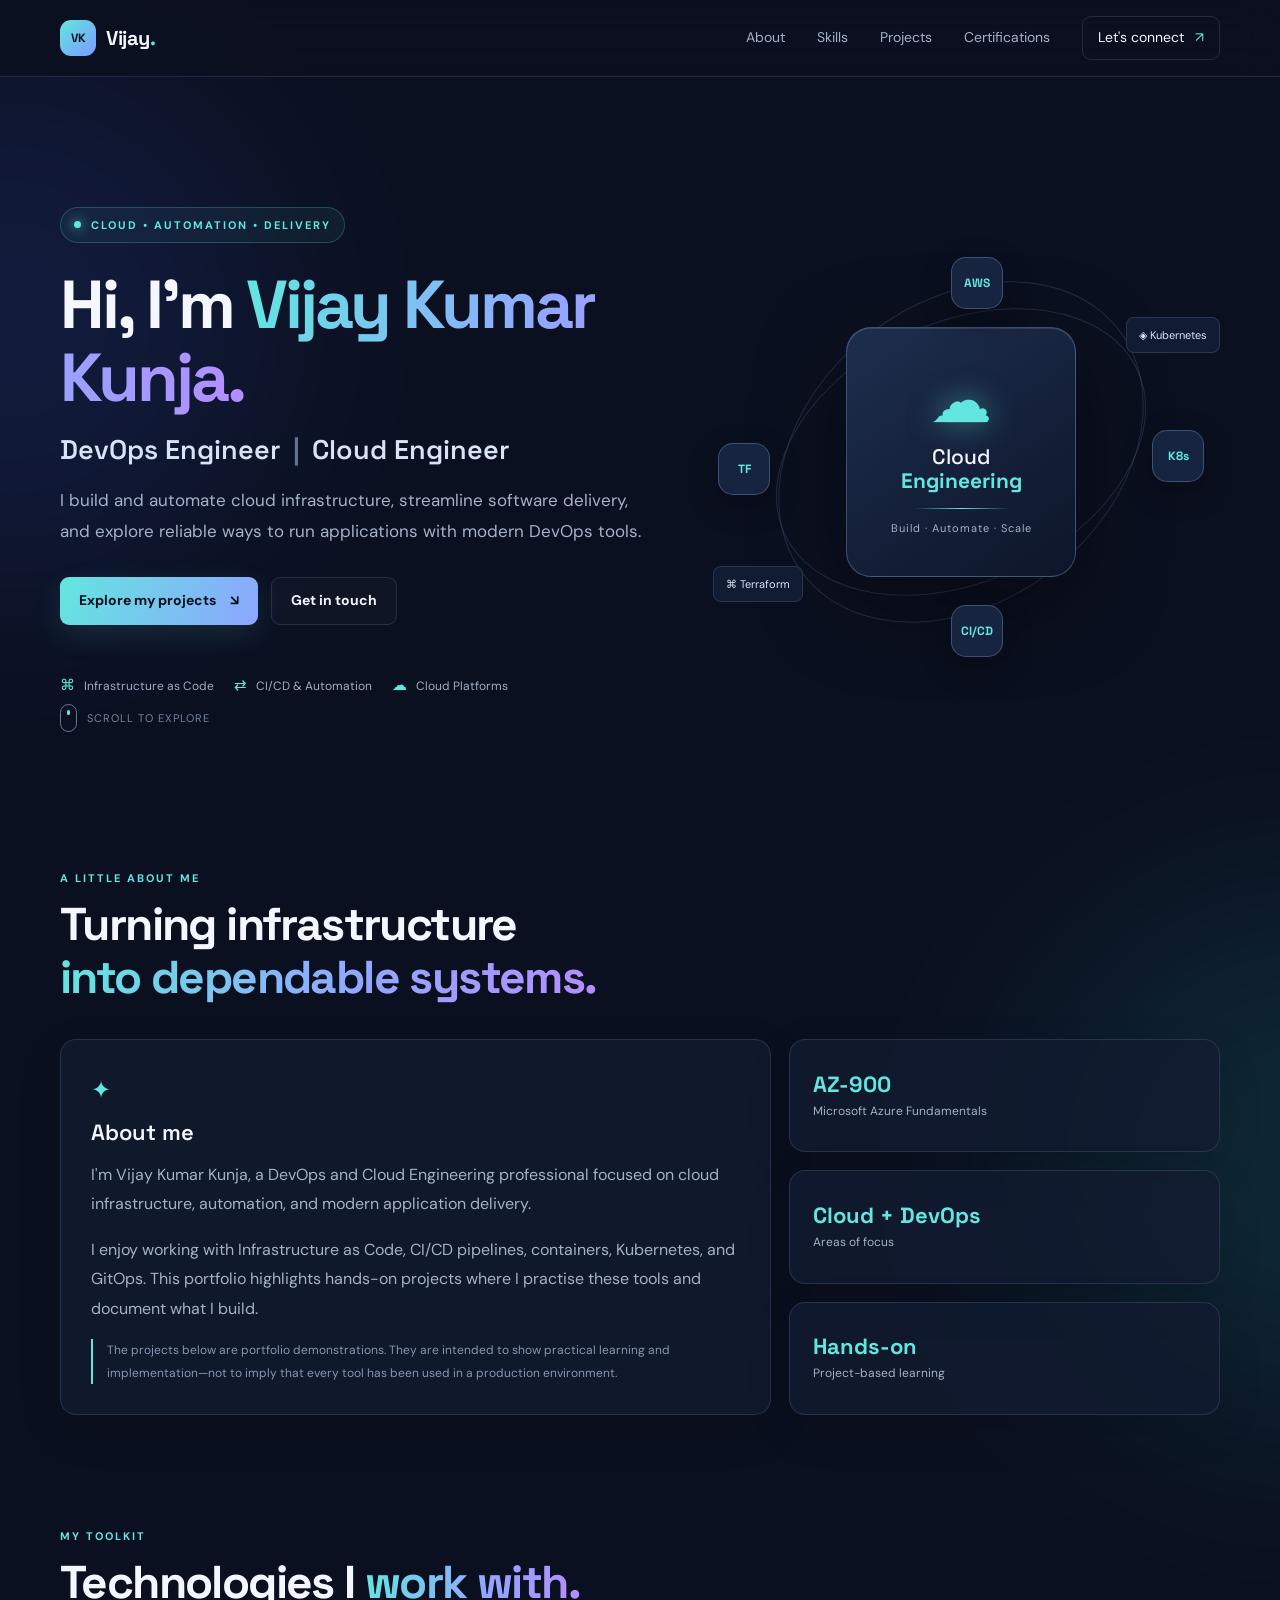
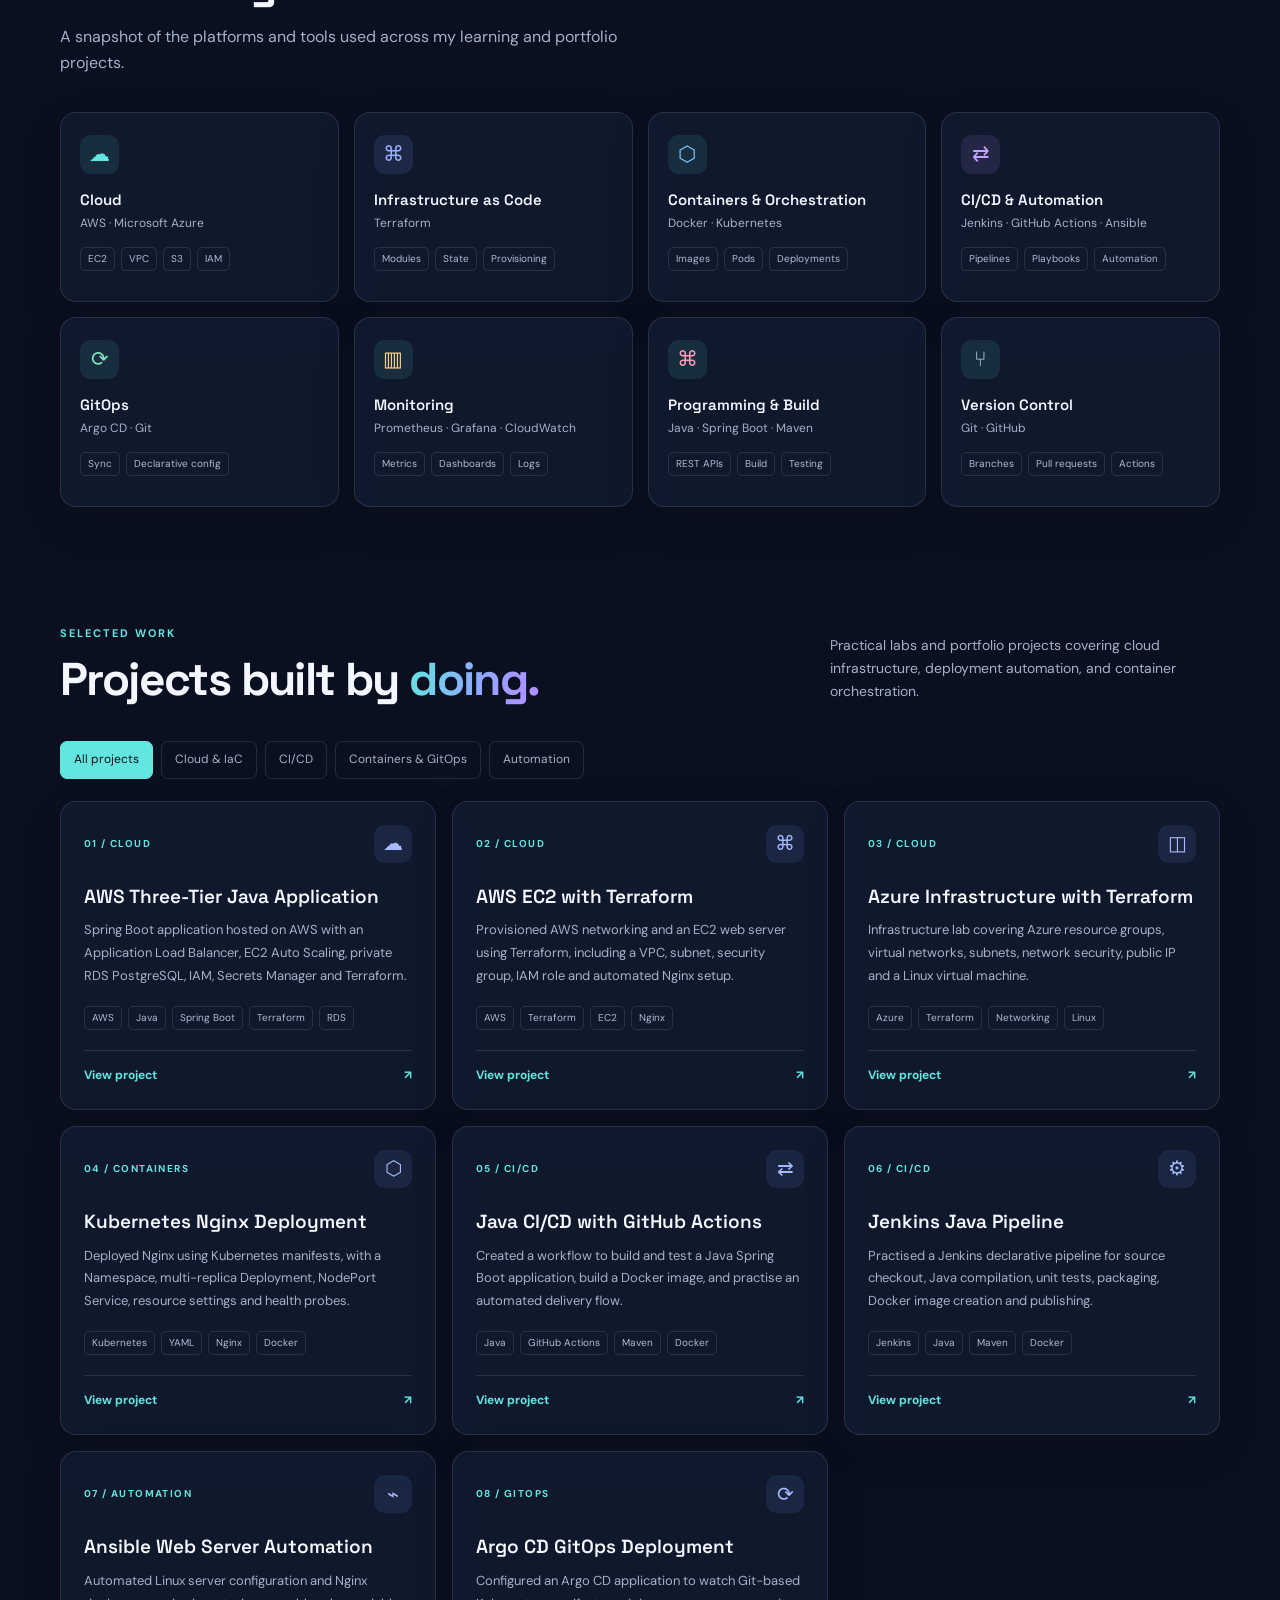
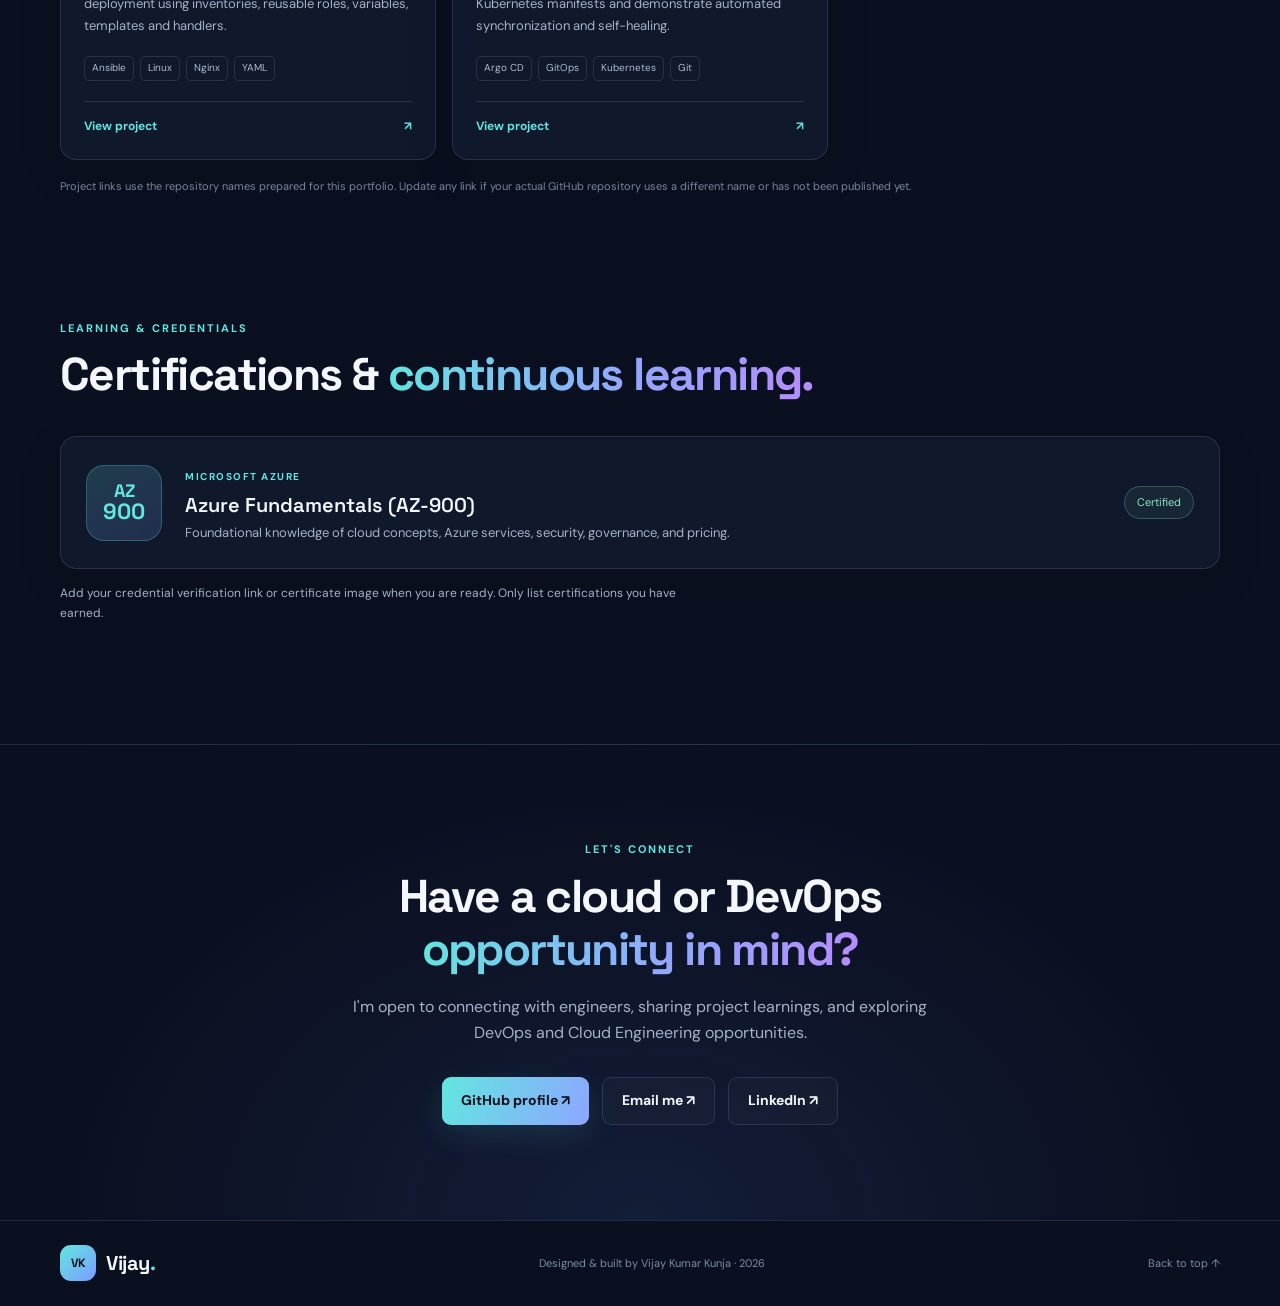
==== index.html @ 6dafb803 "Update index.html" ====
<!DOCTYPE html>
<html lang="en">
<head>
  <meta charset="UTF-8">
  <meta name="viewport" content="width=device-width, initial-scale=1.0">
  <meta name="description" content="Vijay Kumar Kunja — DevOps and Cloud Engineer portfolio. Explore cloud infrastructure, automation, CI/CD, containers, and GitOps projects.">
  <meta name="theme-color" content="#0b1020">
  <title>Vijay Kumar Kunja | DevOps & Cloud Engineer</title>
  <link rel="preconnect" href="https://fonts.googleapis.com">
  <link rel="preconnect" href="https://fonts.gstatic.com" crossorigin>
  <link href="https://fonts.googleapis.com/css2?family=DM+Sans:wght@400;500;600;700&family=Space+Grotesk:wght@500;600;700&display=swap" rel="stylesheet">
  <link rel="stylesheet" href="style.css">
</head>
<body>
  <div class="page-glow glow-one"></div>
  <div class="page-glow glow-two"></div>

  <header class="site-header">
    <nav class="nav container" aria-label="Main navigation">
      <a class="brand" href="#home" aria-label="Vijay Kumar Kunja home"><span class="brand-mark">VK</span><span>Vijay<span class="brand-dot">.</span></span></a>
      <button class="menu-toggle" id="menuToggle" aria-label="Open navigation" aria-expanded="false">
        <span></span><span></span><span></span>
      </button>
      <div class="nav-links" id="navLinks">
        <a href="#about">About</a>
        <a href="#skills">Skills</a>
        <a href="#projects">Projects</a>
        <a href="#certifications">Certifications</a>
        <a href="#contact" class="nav-cta">Let's connect <span>↗</span></a>
      </div>
    </nav>
  </header>

  <main>
    <section class="hero section container" id="home">
      <div class="hero-copy">
        <div class="eyebrow"><span class="status-dot"></span> CLOUD • AUTOMATION • DELIVERY</div>
        <h1>Hi, I'm <span class="gradient-text">Vijay Kumar Kunja.</span></h1>
        <h2>DevOps Engineer <span class="muted-separator">|</span> Cloud Engineer</h2>
        <p class="hero-description">I build and automate cloud infrastructure, streamline software delivery, and explore reliable ways to run applications with modern DevOps tools.</p>
        <div class="hero-actions">
          <a class="button button-primary" href="#projects">Explore my projects <span>↘</span></a>
          <a class="button button-secondary" href="#contact">Get in touch</a>
        </div>
        <div class="hero-meta">
          <span><span class="meta-icon">⌘</span> Infrastructure as Code</span>
          <span><span class="meta-icon">⇄</span> CI/CD & Automation</span>
          <span><span class="meta-icon">☁</span> Cloud Platforms</span>
        </div>
      </div>
      <div class="hero-visual" aria-label="Cloud and DevOps technology illustration">
        <div class="orbit orbit-a"></div><div class="orbit orbit-b"></div>
        <div class="orbit-node node-top">AWS</div>
        <div class="orbit-node node-left">TF</div>
        <div class="orbit-node node-right">K8s</div>
        <div class="orbit-node node-bottom">CI/CD</div>
        <div class="core-card">
          <div class="core-cloud">☁</div>
          <div class="core-title">Cloud<br><strong>Engineering</strong></div>
          <div class="core-line"></div>
          <div class="core-caption">Build · Automate · Scale</div>
        </div>
        <div class="visual-chip chip-one">⌘ Terraform</div>
        <div class="visual-chip chip-two">◈ Kubernetes</div>
      </div>
      <a class="scroll-cue" href="#about"><span></span> Scroll to explore</a>
    </section>

    <section class="section container" id="about">
      <div class="section-heading">
        <p class="section-kicker">A LITTLE ABOUT ME</p>
        <h2>Turning infrastructure<br><span class="gradient-text">into dependable systems.</span></h2>
      </div>
      <div class="about-grid">
        <div class="about-main panel">
          <div class="panel-icon">✦</div>
          <h3>About me</h3>
          <p>I'm Vijay Kumar Kunja, a DevOps and Cloud Engineering professional focused on cloud infrastructure, automation, and modern application delivery.</p>
          <p>I enjoy working with Infrastructure as Code, CI/CD pipelines, containers, Kubernetes, and GitOps. This portfolio highlights hands-on projects where I practise these tools and document what I build.</p>
          <p class="note">The projects below are portfolio demonstrations. They are intended to show practical learning and implementation—not to imply that every tool has been used in a production environment.</p>
        </div>
        <div class="about-side">
          <div class="stat-card panel"><span class="stat-value">AZ-900</span><span class="stat-label">Microsoft Azure Fundamentals</span></div>
          <div class="stat-card panel"><span class="stat-value">Cloud + DevOps</span><span class="stat-label">Areas of focus</span></div>
          <div class="stat-card panel"><span class="stat-value">Hands-on</span><span class="stat-label">Project-based learning</span></div>
        </div>
      </div>
    </section>

    <section class="section container" id="skills">
      <div class="section-heading">
        <p class="section-kicker">MY TOOLKIT</p>
        <h2>Technologies I <span class="gradient-text">work with.</span></h2>
        <p class="section-intro">A snapshot of the platforms and tools used across my learning and portfolio projects.</p>
      </div>
      <div class="skills-grid">
        <article class="skill-card panel"><div class="skill-icon aws">☁</div><h3>Cloud</h3><p>AWS · Microsoft Azure</p><div class="skill-tags"><span>EC2</span><span>VPC</span><span>S3</span><span>IAM</span></div></article>
        <article class="skill-card panel"><div class="skill-icon iac">⌘</div><h3>Infrastructure as Code</h3><p>Terraform</p><div class="skill-tags"><span>Modules</span><span>State</span><span>Provisioning</span></div></article>
        <article class="skill-card panel"><div class="skill-icon containers">⬡</div><h3>Containers & Orchestration</h3><p>Docker · Kubernetes</p><div class="skill-tags"><span>Images</span><span>Pods</span><span>Deployments</span></div></article>
        <article class="skill-card panel"><div class="skill-icon cicd">⇄</div><h3>CI/CD & Automation</h3><p>Jenkins · GitHub Actions · Ansible</p><div class="skill-tags"><span>Pipelines</span><span>Playbooks</span><span>Automation</span></div></article>
        <article class="skill-card panel"><div class="skill-icon gitops">⟳</div><h3>GitOps</h3><p>Argo CD · Git</p><div class="skill-tags"><span>Sync</span><span>Declarative config</span></div></article>
        <article class="skill-card panel"><div class="skill-icon monitor">▥</div><h3>Monitoring</h3><p>Prometheus · Grafana · CloudWatch</p><div class="skill-tags"><span>Metrics</span><span>Dashboards</span><span>Logs</span></div></article>
        <article class="skill-card panel"><div class="skill-icon code">⌘</div><h3>Programming & Build</h3><p>Java · Spring Boot · Maven</p><div class="skill-tags"><span>REST APIs</span><span>Build</span><span>Testing</span></div></article>
        <article class="skill-card panel"><div class="skill-icon scm">⑂</div><h3>Version Control</h3><p>Git · GitHub</p><div class="skill-tags"><span>Branches</span><span>Pull requests</span><span>Actions</span></div></article>
      </div>
    </section>

    <section class="section container" id="projects">
      <div class="section-heading projects-heading">
        <div><p class="section-kicker">SELECTED WORK</p><h2>Projects built by <span class="gradient-text">doing.</span></h2></div>
        <p class="section-intro">Practical labs and portfolio projects covering cloud infrastructure, deployment automation, and container orchestration.</p>
      </div>
      <div class="project-filters" role="group" aria-label="Filter projects">
        <button class="filter-button active" data-filter="all">All projects</button>
        <button class="filter-button" data-filter="cloud">Cloud & IaC</button>
        <button class="filter-button" data-filter="cicd">CI/CD</button>
        <button class="filter-button" data-filter="containers">Containers & GitOps</button>
        <button class="filter-button" data-filter="automation">Automation</button>
      </div>
      <div class="projects-grid" id="projectsGrid">
        <article class="project-card panel" data-category="cloud">
          <div class="project-top"><span class="project-number">01 / CLOUD</span><span class="project-symbol">☁</span></div>
          <h3>AWS Three-Tier Java Application</h3>
          <p>Spring Boot application hosted on AWS with an Application Load Balancer, EC2 Auto Scaling, private RDS PostgreSQL, IAM, Secrets Manager and Terraform.</p>
          <div class="project-tags"><span>AWS</span><span>Java</span><span>Spring Boot</span><span>Terraform</span><span>RDS</span></div>
          <a class="project-link" href="https://github.com/vijaycloudops/aws-three-tier-java-project" target="_blank" rel="noreferrer">View project <span>↗</span></a>
        </article>
        <article class="project-card panel" data-category="cloud">
          <div class="project-top"><span class="project-number">02 / CLOUD</span><span class="project-symbol">⌘</span></div>
          <h3>AWS EC2 with Terraform</h3>
          <p>Provisioned AWS networking and an EC2 web server using Terraform, including a VPC, subnet, security group, IAM role and automated Nginx setup.</p>
          <div class="project-tags"><span>AWS</span><span>Terraform</span><span>EC2</span><span>Nginx</span></div>
          <a class="project-link" href="https://github.com/vijaycloudops/terraform-aws-ec2-nginx" target="_blank" rel="noreferrer">View project <span>↗</span></a>
        </article>
        <article class="project-card panel" data-category="cloud">
          <div class="project-top"><span class="project-number">03 / CLOUD</span><span class="project-symbol">◫</span></div>
          <h3>Azure Infrastructure with Terraform</h3>
          <p>Infrastructure lab covering Azure resource groups, virtual networks, subnets, network security, public IP and a Linux virtual machine.</p>
          <div class="project-tags"><span>Azure</span><span>Terraform</span><span>Networking</span><span>Linux</span></div>
          <a class="project-link" href="https://github.com/vijaycloudops/azure-terraform-infrastructure" target="_blank" rel="noreferrer">View project <span>↗</span></a>
        </article>
        <article class="project-card panel" data-category="containers">
          <div class="project-top"><span class="project-number">04 / CONTAINERS</span><span class="project-symbol">⬡</span></div>
          <h3>Kubernetes Nginx Deployment</h3>
          <p>Deployed Nginx using Kubernetes manifests, with a Namespace, multi-replica Deployment, NodePort Service, resource settings and health probes.</p>
          <div class="project-tags"><span>Kubernetes</span><span>YAML</span><span>Nginx</span><span>Docker</span></div>
          <a class="project-link" href="https://github.com/vijaycloudops/kubernetes-nginx-deployment" target="_blank" rel="noreferrer">View project <span>↗</span></a>
        </article>
        <article class="project-card panel" data-category="cicd">
          <div class="project-top"><span class="project-number">05 / CI/CD</span><span class="project-symbol">⇄</span></div>
          <h3>Java CI/CD with GitHub Actions</h3>
          <p>Created a workflow to build and test a Java Spring Boot application, build a Docker image, and practise an automated delivery flow.</p>
          <div class="project-tags"><span>Java</span><span>GitHub Actions</span><span>Maven</span><span>Docker</span></div>
          <a class="project-link" href="https://github.com/vijaycloudops/java-github-actions-cicd" target="_blank" rel="noreferrer">View project <span>↗</span></a>
        </article>
        <article class="project-card panel" data-category="cicd">
          <div class="project-top"><span class="project-number">06 / CI/CD</span><span class="project-symbol">⚙</span></div>
          <h3>Jenkins Java Pipeline</h3>
          <p>Practised a Jenkins declarative pipeline for source checkout, Java compilation, unit tests, packaging, Docker image creation and publishing.</p>
          <div class="project-tags"><span>Jenkins</span><span>Java</span><span>Maven</span><span>Docker</span></div>
          <a class="project-link" href="https://github.com/vijaycloudops/java-jenkins-pipeline" target="_blank" rel="noreferrer">View project <span>↗</span></a>
        </article>
        <article class="project-card panel" data-category="automation">
          <div class="project-top"><span class="project-number">07 / AUTOMATION</span><span class="project-symbol">⌁</span></div>
          <h3>Ansible Web Server Automation</h3>
          <p>Automated Linux server configuration and Nginx deployment using inventories, reusable roles, variables, templates and handlers.</p>
          <div class="project-tags"><span>Ansible</span><span>Linux</span><span>Nginx</span><span>YAML</span></div>
          <a class="project-link" href="https://github.com/vijaycloudops/ansible-webserver-automation" target="_blank" rel="noreferrer">View project <span>↗</span></a>
        </article>
        <article class="project-card panel" data-category="containers">
          <div class="project-top"><span class="project-number">08 / GITOPS</span><span class="project-symbol">⟳</span></div>
          <h3>Argo CD GitOps Deployment</h3>
          <p>Configured an Argo CD application to watch Git-based Kubernetes manifests and demonstrate automated synchronization and self-healing.</p>
          <div class="project-tags"><span>Argo CD</span><span>GitOps</span><span>Kubernetes</span><span>Git</span></div>
          <a class="project-link" href="https://github.com/vijaycloudops/argocd-nginx-gitops" target="_blank" rel="noreferrer">View project <span>↗</span></a>
        </article>
      </div>
      <p class="projects-footnote">Project links use the repository names prepared for this portfolio. Update any link if your actual GitHub repository uses a different name or has not been published yet.</p>
    </section>

    <section class="section container" id="certifications">
      <div class="section-heading">
        <p class="section-kicker">LEARNING & CREDENTIALS</p>
        <h2>Certifications & <span class="gradient-text">continuous learning.</span></h2>
      </div>
      <div class="cert-card panel">
        <div class="cert-badge">AZ<br><span>900</span></div>
        <div class="cert-copy"><span class="cert-label">MICROSOFT AZURE</span><h3>Azure Fundamentals (AZ-900)</h3><p>Foundational knowledge of cloud concepts, Azure services, security, governance, and pricing.</p></div>
        <span class="cert-status">Certified</span>
      </div>
      <p class="section-intro cert-note">Add your credential verification link or certificate image when you are ready. Only list certifications you have earned.</p>
    </section>

    <section class="contact-section" id="contact">
      <div class="container contact-inner">
        <p class="section-kicker">LET'S CONNECT</p>
        <h2>Have a cloud or DevOps<br><span class="gradient-text">opportunity in mind?</span></h2>
        <p class="contact-text">I'm open to connecting with engineers, sharing project learnings, and exploring DevOps and Cloud Engineering opportunities.</p>
        <div class="contact-actions">
  <a class="button button-primary"
     href="https://github.com/vijaycloudops"
     target="_blank" rel="noopener noreferrer">
    GitHub profile ↗
  </a>

  <a class="button button-secondary"
     href="mailto:vijaykumardev9@gmail.com">
    Email me ↗
  </a>

  <a class="button button-secondary"
     href="https://www.linkedin.com/in/vijay-kumar-kunja/"
     target="_blank" rel="noopener noreferrer">
    LinkedIn ↗
  </a>
</div>
      </div>
    </section>
  </main>

  <footer class="footer">
    <div class="container footer-inner"><a class="brand" href="#home"><span class="brand-mark">VK</span><span>Vijay<span class="brand-dot">.</span></span></a><p>Designed & built by Vijay Kumar Kunja · <span id="year"></span></p><a href="#home" class="back-top">Back to top ↑</a></div>
  </footer>
  <script src="script.js"></script>
</body>
</html>
---- style.css ----
:root {
  --bg: #0b1020; --bg-soft: #10182c; --panel: rgba(18, 27, 48, .82);
  --text: #f4f7ff; --muted: #a5b1c7; --line: rgba(162, 180, 211, .16);
  --cyan: #62e6df; --blue: #7b9cff; --purple: #b58cff;
  --font: "DM Sans", sans-serif; --display: "Space Grotesk", sans-serif;
}
* { box-sizing: border-box; }
html { scroll-behavior: smooth; scroll-padding-top: 90px; }
body { margin: 0; background: var(--bg); color: var(--text); font-family: var(--font); line-height: 1.65; overflow-x: hidden; }
a { color: inherit; text-decoration: none; }
button { font: inherit; }
.container { width: min(1160px, calc(100% - 48px)); margin: 0 auto; }
.page-glow { position: absolute; width: 520px; height: 520px; border-radius: 50%; filter: blur(110px); opacity: .12; pointer-events: none; z-index: -1; }
.glow-one { background: #4169ff; top: 60px; left: -250px; }
.glow-two { background: #25c9c3; top: 900px; right: -280px; }
.site-header { position: sticky; top: 0; z-index: 20; backdrop-filter: blur(18px); background: rgba(11,16,32,.82); border-bottom: 1px solid var(--line); }
.nav { height: 76px; display: flex; align-items: center; justify-content: space-between; }
.brand { display: inline-flex; align-items: center; gap: 10px; font: 700 20px var(--display); letter-spacing: -.5px; }
.brand-mark { display: grid; place-items: center; width: 36px; height: 36px; border-radius: 11px; color: #07101d; font-size: 12px; background: linear-gradient(135deg,var(--cyan),var(--blue)); }
.brand-dot { color: var(--cyan); }
.nav-links { display: flex; align-items: center; gap: 32px; color: var(--muted); font-size: 14px; }
.nav-links a:hover { color: var(--text); }
.nav-cta { color: var(--text) !important; border: 1px solid var(--line); padding: 9px 15px; border-radius: 9px; }
.nav-cta span { color: var(--cyan); margin-left: 7px; }
.menu-toggle { display: none; background: none; border: 0; padding: 8px; }
.menu-toggle span { display: block; width: 24px; height: 2px; margin: 5px; background: white; }
.section { padding-top: 112px; }
.hero { min-height: 680px; display: grid; grid-template-columns: 1.08fr .92fr; align-items: center; gap: 35px; position: relative; padding-top: 70px; }
.eyebrow,.section-kicker { color: var(--cyan); font-size: 11px; font-weight: 700; letter-spacing: 2px; }
.eyebrow { display: inline-flex; align-items: center; gap: 10px; padding: 8px 13px; border: 1px solid rgba(98,230,223,.22); background: rgba(98,230,223,.06); border-radius: 99px; }
.status-dot { width: 7px; height: 7px; border-radius: 50%; background: var(--cyan); box-shadow: 0 0 12px var(--cyan); }
h1,h2,h3,p { margin-top: 0; }
h1 { font: 700 clamp(42px,5.3vw,68px)/1.08 var(--display); letter-spacing: -3px; margin: 25px 0 18px; max-width: 700px; }
.gradient-text { background: linear-gradient(100deg,var(--cyan),#91a8ff 55%,var(--purple)); -webkit-background-clip: text; background-clip: text; color: transparent; }
.hero h2 { font: 600 clamp(20px,2.4vw,27px) var(--display); color: #d9e3f6; margin-bottom: 18px; }
.muted-separator { color: #64728e; padding: 0 5px; }
.hero-description { color: var(--muted); max-width: 600px; font-size: 17px; line-height: 1.8; }
.hero-actions,.contact-actions { display: flex; flex-wrap: wrap; gap: 13px; margin-top: 30px; }
.button { display: inline-flex; justify-content: center; align-items: center; gap: 14px; min-height: 48px; padding: 0 19px; border-radius: 9px; font-weight: 700; font-size: 14px; transition: transform .2s, box-shadow .2s, border-color .2s; }
.button:hover { transform: translateY(-3px); }
.button-primary { background: linear-gradient(110deg,var(--cyan),#8da6ff); color: #07101d; box-shadow: 0 10px 30px rgba(98,230,223,.12); }
.button-secondary { border: 1px solid var(--line); background: rgba(255,255,255,.025); color: var(--text); }
.button-secondary:hover { border-color: rgba(98,230,223,.5); }
.hero-meta { display: flex; flex-wrap: wrap; gap: 20px; margin-top: 48px; color: #9eabc1; font-size: 12px; }
.meta-icon { color: var(--cyan); margin-right: 6px; font-size: 15px; }
.hero-visual { min-height: 440px; position: relative; display: grid; place-items: center; }
.orbit { position: absolute; border: 1px solid rgba(137,164,218,.19); border-radius: 50%; transform: rotate(-25deg); }
.orbit-a { width: 390px; height: 260px; }
.orbit-b { width: 300px; height: 400px; transform: rotate(52deg); }
.core-card { position: relative; z-index: 2; width: 230px; height: 250px; border-radius: 25px; display: flex; flex-direction: column; align-items: center; justify-content: center; background: linear-gradient(145deg,rgba(30,48,80,.96),rgba(14,22,41,.97)); border: 1px solid rgba(142,174,235,.35); box-shadow: 0 25px 90px rgba(0,0,0,.4), inset 0 1px rgba(255,255,255,.1); }
.core-cloud { color: var(--cyan); font-size: 62px; line-height: 1.1; text-shadow: 0 0 30px rgba(98,230,223,.5); }
.core-title { font: 500 21px/1.15 var(--display); text-align: center; margin-top: 10px; }
.core-title strong { color: var(--cyan); }
.core-line { height: 1px; width: 95px; background: linear-gradient(90deg,transparent,var(--cyan),transparent); margin: 15px 0 10px; }
.core-caption { color: var(--muted); font-size: 11px; letter-spacing: 1px; }
.orbit-node { position: absolute; z-index: 3; width: 52px; height: 52px; display: grid; place-items: center; border-radius: 15px; font: 700 12px var(--display); background: #172440; border: 1px solid rgba(137,164,218,.35); color: var(--cyan); box-shadow: 0 10px 30px rgba(0,0,0,.3); }
.node-top { top: 25px; left: 48%; }.node-left { left: 3%; top: 48%; }.node-right { right: 3%; top: 45%; }.node-bottom { bottom: 15px; left: 48%; }
.visual-chip { position: absolute; z-index: 4; font-size: 11px; color: #d7e2f7; padding: 8px 12px; background: #111c32; border: 1px solid var(--line); border-radius: 8px; }
.chip-one { left: 2%; bottom: 70px; }.chip-two { right: 0; top: 85px; }
.scroll-cue { position: absolute; bottom: 25px; left: 0; display: flex; align-items: center; gap: 10px; color: #76849e; font-size: 11px; letter-spacing: 1px; text-transform: uppercase; }
.scroll-cue span { height: 28px; width: 17px; border: 1px solid #667895; border-radius: 20px; position: relative; }
.scroll-cue span:after { content:""; position:absolute; top:5px; left:6px; width:3px; height:5px; border-radius:3px; background:var(--cyan); }
.section-heading { margin-bottom: 35px; }
.section-heading h2,.contact-inner h2 { font: 700 clamp(32px,4vw,46px)/1.15 var(--display); letter-spacing: -1.6px; margin: 10px 0 0; }
.section-intro { max-width: 620px; color: var(--muted); margin: 15px 0 0; }
.about-grid { display: grid; grid-template-columns: 1.65fr 1fr; gap: 18px; }
.panel { background: var(--panel); border: 1px solid var(--line); border-radius: 16px; box-shadow: 0 15px 45px rgba(0,0,0,.12); }
.about-main { padding: 30px; }
.panel-icon { color: var(--cyan); font-size: 24px; }
.about-main h3 { font: 600 22px var(--display); margin: 8px 0 14px; }
.about-main p { color: var(--muted); line-height: 1.85; }
.about-main .note { border-left: 2px solid var(--cyan); padding-left: 14px; font-size: 12px; color: #8796b0; margin-bottom: 0; }
.about-side { display: grid; gap: 18px; }
.stat-card { padding: 20px 23px; display: flex; flex-direction: column; justify-content: center; }
.stat-value { font: 700 22px var(--display); color: var(--cyan); }
.stat-label { font-size: 12px; color: var(--muted); margin-top: 4px; }
.skills-grid { display: grid; grid-template-columns: repeat(4,1fr); gap: 15px; }
.skill-card { padding: 22px 19px; min-height: 190px; transition: transform .2s,border-color .2s; }
.skill-card:hover,.project-card:hover { transform: translateY(-5px); border-color: rgba(98,230,223,.35); }
.skill-icon { width: 39px; height: 39px; display: grid; place-items: center; border-radius: 11px; font-size: 21px; margin-bottom: 16px; background: rgba(98,230,223,.1); color: var(--cyan); }
.skill-icon.iac { background: rgba(123,156,255,.12); color: #9ab1ff; }.skill-icon.containers { color: #80c7ff; }.skill-icon.cicd { color: #c3a2ff; background: rgba(181,140,255,.12); }.skill-icon.gitops { color: #83e3c0; }.skill-icon.monitor { color: #ffcf87; }.skill-icon.code { color: #ff9eb6; }.skill-icon.scm { color: #b2c2dc; }
.skill-card h3 { font: 600 15px var(--display); margin-bottom: 5px; }
.skill-card p { color: var(--muted); font-size: 12px; min-height: 20px; margin-bottom: 13px; }
.skill-tags,.project-tags { display: flex; flex-wrap: wrap; gap: 6px; }
.skill-tags span,.project-tags span { color: #aebbd1; border: 1px solid var(--line); border-radius: 5px; padding: 3px 7px; font-size: 10px; }
.projects-heading { display: flex; justify-content: space-between; align-items: end; gap: 25px; }
.projects-heading .section-intro { max-width: 390px; margin-bottom: 3px; font-size: 14px; }
.project-filters { display: flex; flex-wrap: wrap; gap: 8px; margin-bottom: 22px; }
.filter-button { border: 1px solid var(--line); border-radius: 7px; padding: 8px 13px; color: var(--muted); background: transparent; font-size: 12px; cursor: pointer; }
.filter-button:hover,.filter-button.active { color: #06121d; background: var(--cyan); border-color: var(--cyan); }
.projects-grid { display: grid; grid-template-columns: repeat(3,1fr); gap: 16px; }
.project-card { padding: 23px; display: flex; flex-direction: column; min-height: 300px; transition: transform .2s,border-color .2s; }
.project-card[hidden] { display: none; }
.project-top { display: flex; justify-content: space-between; align-items: center; margin-bottom: 22px; }
.project-number { font-size: 10px; color: var(--cyan); letter-spacing: 1.4px; font-weight: 700; }
.project-symbol { width: 38px; height: 38px; display: grid; place-items: center; border-radius: 11px; background: rgba(123,156,255,.1); color: #a7baff; font-size: 20px; }
.project-card h3 { font: 600 19px/1.3 var(--display); margin-bottom: 10px; }
.project-card p { color: var(--muted); font-size: 13px; line-height: 1.75; flex: 1; }
.project-tags { margin: 5px 0 20px; }
.project-link { color: var(--cyan); font-weight: 700; font-size: 12px; display: flex; justify-content: space-between; border-top: 1px solid var(--line); padding-top: 15px; }
.project-link:hover { color: white; }
.projects-footnote { color: #78869e; font-size: 11px; margin-top: 17px; }
.cert-card { display: flex; align-items: center; gap: 23px; padding: 25px; }
.cert-badge { flex: 0 0 76px; height: 76px; display: grid; place-content: center; text-align: center; border-radius: 18px; background: linear-gradient(145deg,rgba(98,230,223,.18),rgba(123,156,255,.17)); color: var(--cyan); font: 700 18px/1.05 var(--display); border: 1px solid rgba(98,230,223,.25); }
.cert-badge span { font-size: 22px; }
.cert-label { color: var(--cyan); letter-spacing: 1.5px; font-size: 10px; font-weight: 700; }
.cert-copy h3 { font: 600 20px var(--display); margin: 4px 0; }
.cert-copy p { color: var(--muted); font-size: 13px; margin: 0; }
.cert-status { margin-left: auto; white-space: nowrap; color: #8ee6c2; border: 1px solid rgba(142,230,194,.25); background: rgba(142,230,194,.07); border-radius: 30px; padding: 6px 12px; font-size: 11px; }
.cert-note { font-size: 12px; }
.contact-section { margin-top: 120px; padding: 95px 0; text-align: center; border-top: 1px solid var(--line); background: radial-gradient(ellipse at 50% 100%,rgba(62,103,190,.15),transparent 65%); }
.contact-inner h2 { margin-top: 12px; }
.contact-text { color: var(--muted); max-width: 580px; margin: 18px auto 0; }
.contact-actions { justify-content: center; }
.edit-reminder { margin-top: 20px; color: #77869f; font-size: 11px; }
.footer { border-top: 1px solid var(--line); }
.footer-inner { min-height: 85px; display: flex; align-items: center; justify-content: space-between; gap: 20px; }
.footer p,.back-top { color: #7f8ca4; font-size: 11px; margin: 0; }
.back-top:hover { color: var(--cyan); }

@media (max-width: 900px) {
  .hero { grid-template-columns: 1fr; padding-top: 90px; gap: 0; }
  .hero-visual { min-height: 390px; max-width: 560px; width: 100%; margin: 0 auto; }
  .scroll-cue { bottom: -5px; }
  .skills-grid { grid-template-columns: repeat(2,1fr); }
  .projects-grid { grid-template-columns: repeat(2,1fr); }
}
@media (max-width: 650px) {
  .container { width: min(100% - 34px,1160px); }
  .nav { height: 68px; }
  .menu-toggle { display: block; cursor: pointer; }
  .nav-links { display: none; position: absolute; top: 68px; left: 0; right: 0; padding: 20px 25px 25px; background: #10182c; border-bottom: 1px solid var(--line); flex-direction: column; align-items: stretch; gap: 17px; }
  .nav-links.open { display: flex; }
  .nav-cta { text-align: center; }
  .hero { min-height: auto; padding-top: 75px; padding-bottom: 65px; }
  h1 { letter-spacing: -2px; }
  .hero-description { font-size: 15px; }
  .hero-meta { gap: 12px; margin-top: 30px; }
  .hero-visual { min-height: 330px; transform: scale(.88); margin: -5px auto -10px; }
  .orbit-a { width: 330px; }.orbit-b { height: 340px; }
  .section { padding-top: 78px; }
  .about-grid { grid-template-columns: 1fr; }
  .about-side { grid-template-columns: 1fr 1fr; }
  .stat-card:last-child { grid-column: span 2; }
  .skills-grid,.projects-grid { grid-template-columns: 1fr; }
  .skill-card { min-height: auto; }
  .projects-heading { display: block; }
  .projects-heading .section-intro { margin-top: 14px; }
  .project-card { min-height: 270px; }
  .cert-card { align-items: flex-start; flex-wrap: wrap; }
  .cert-status { margin-left: 0; }
  .contact-section { margin-top: 80px; padding: 75px 0; }
  .contact-actions { flex-direction: column; }
  .footer-inner { padding: 22px 0; flex-wrap: wrap; }
  .footer p { order: 3; width: 100%; }
}
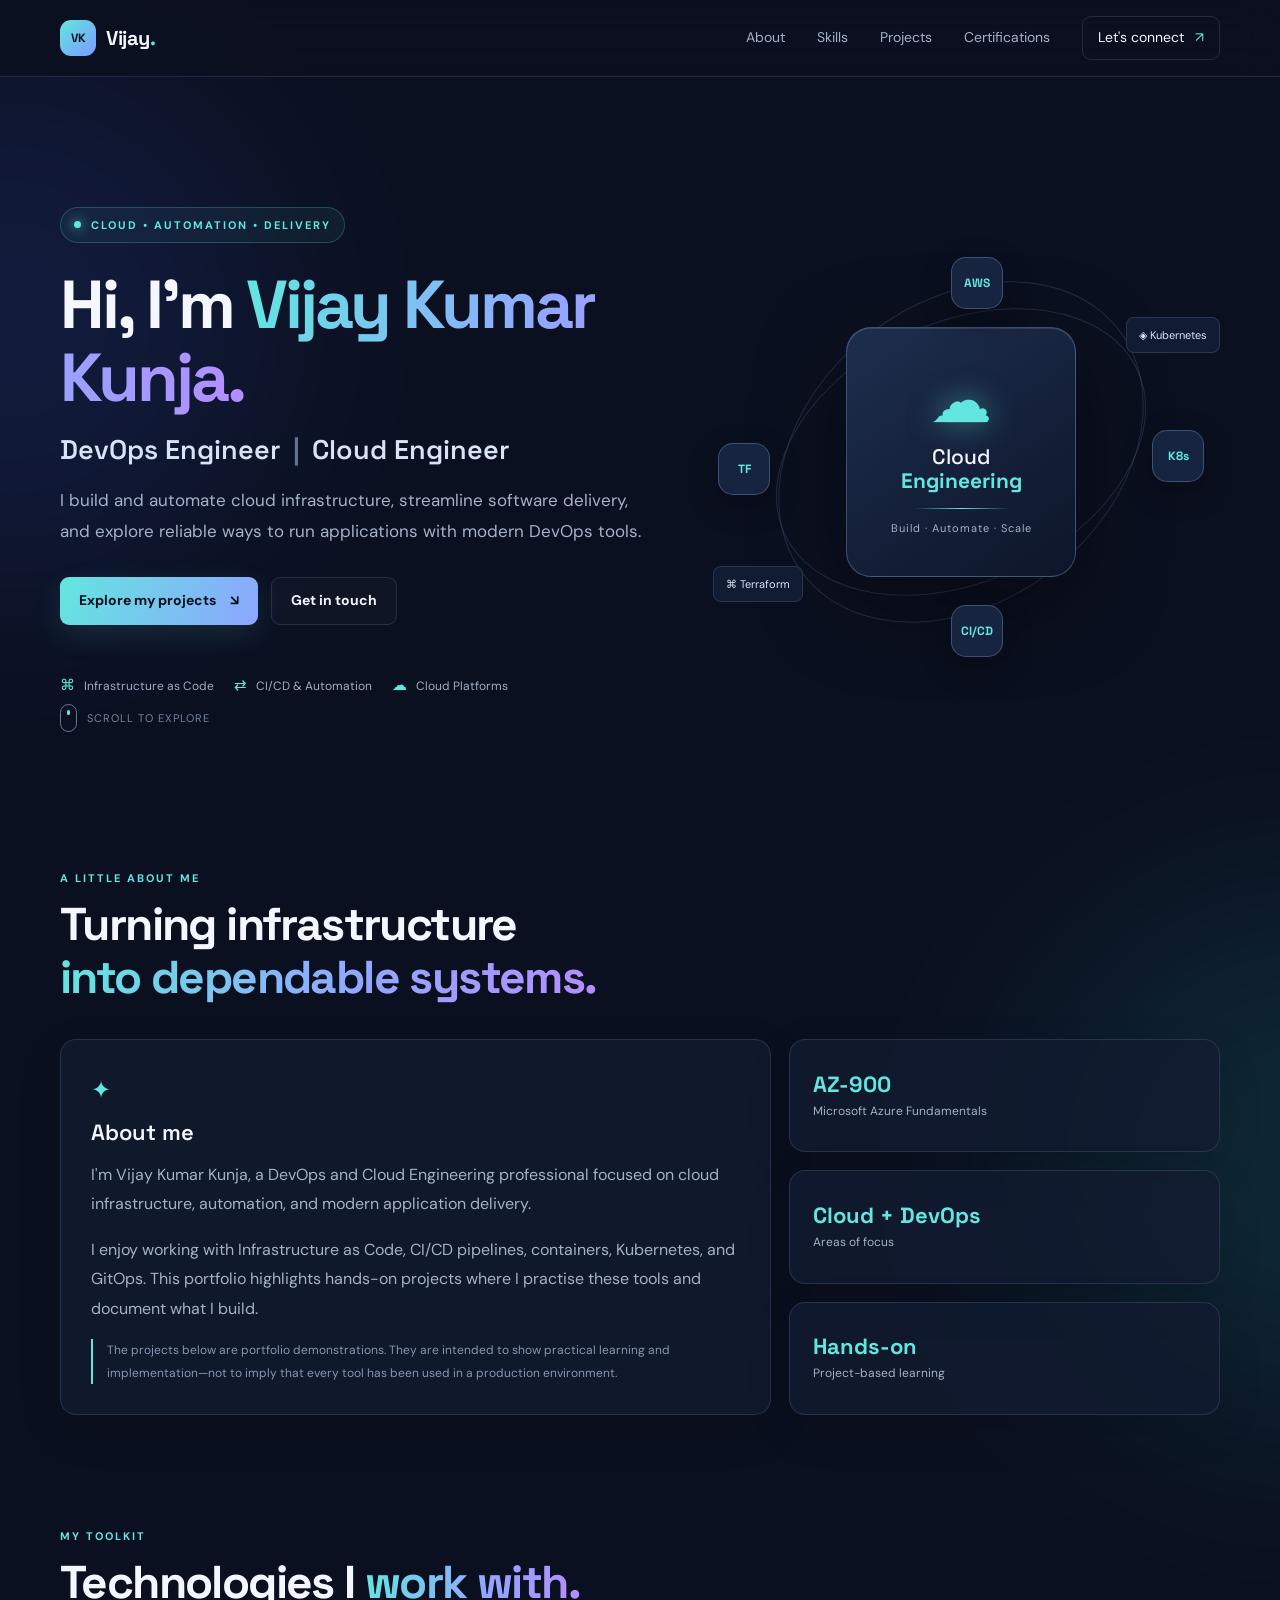
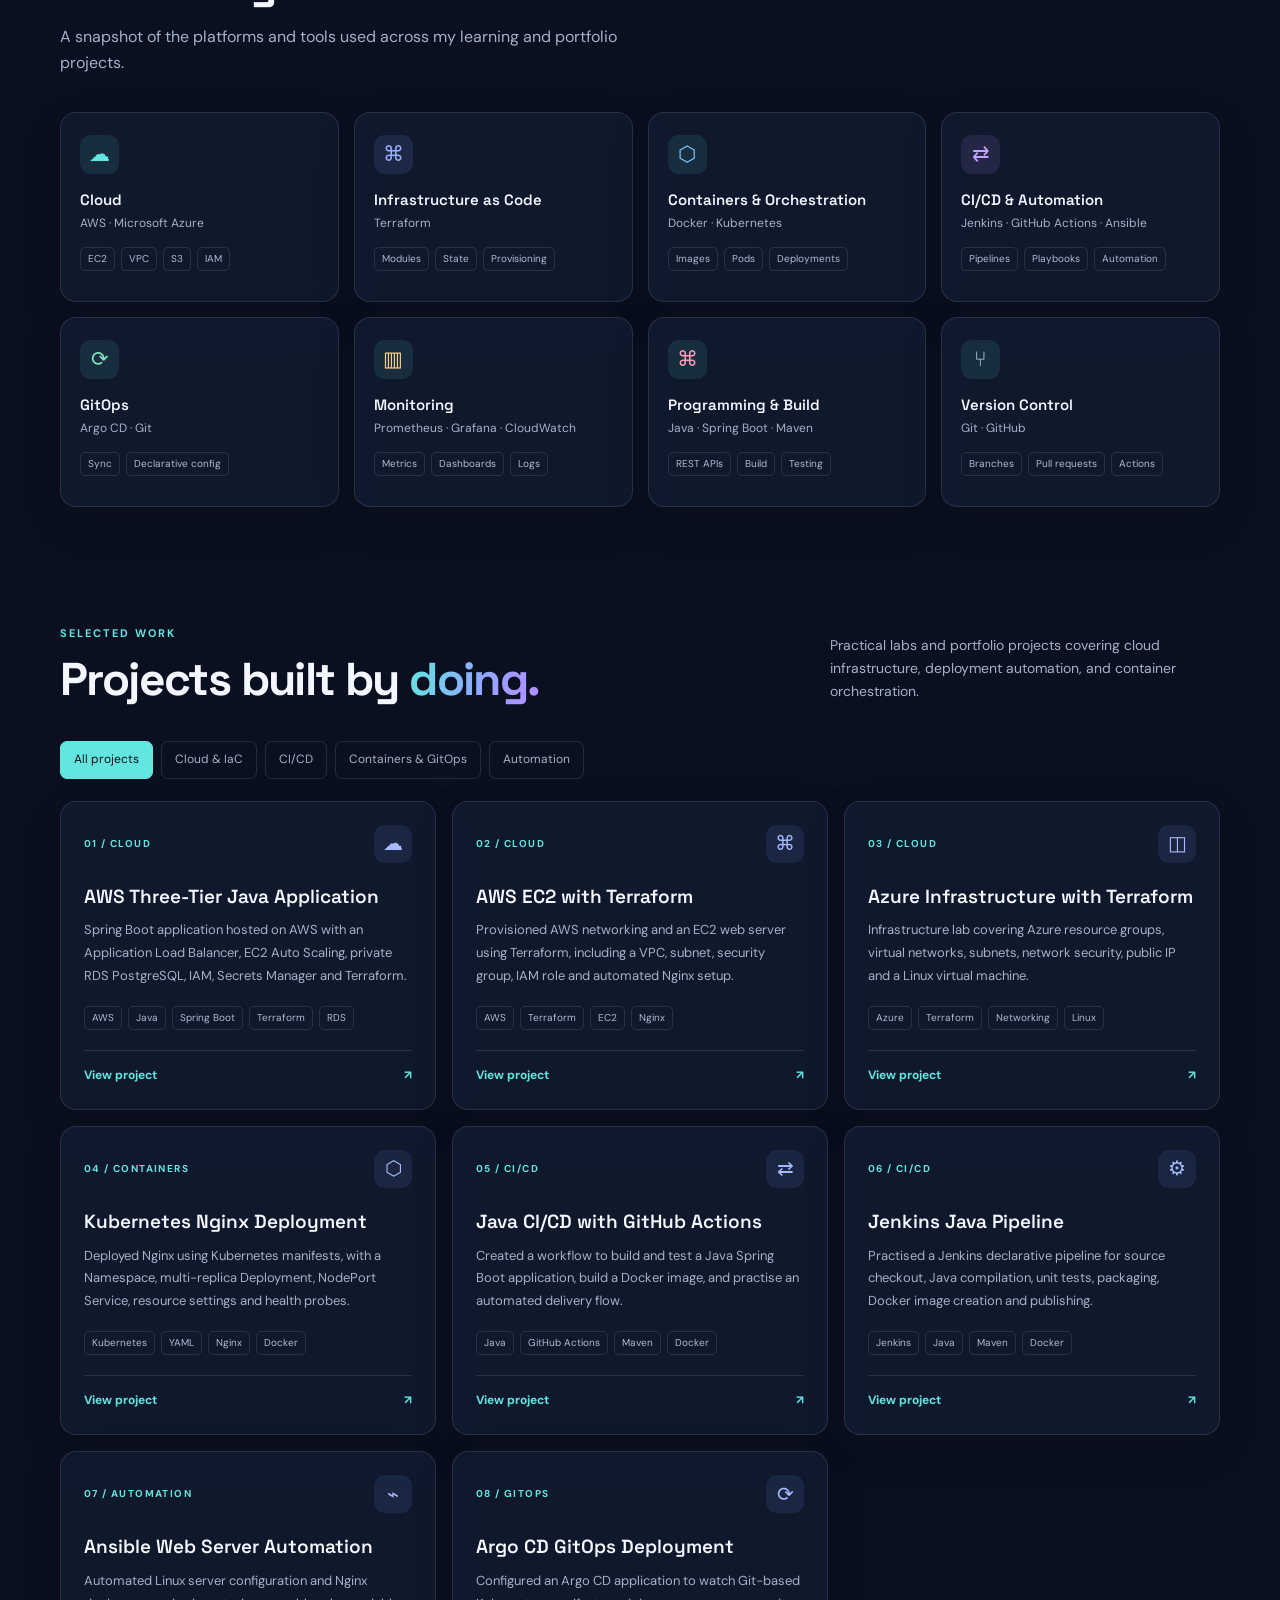
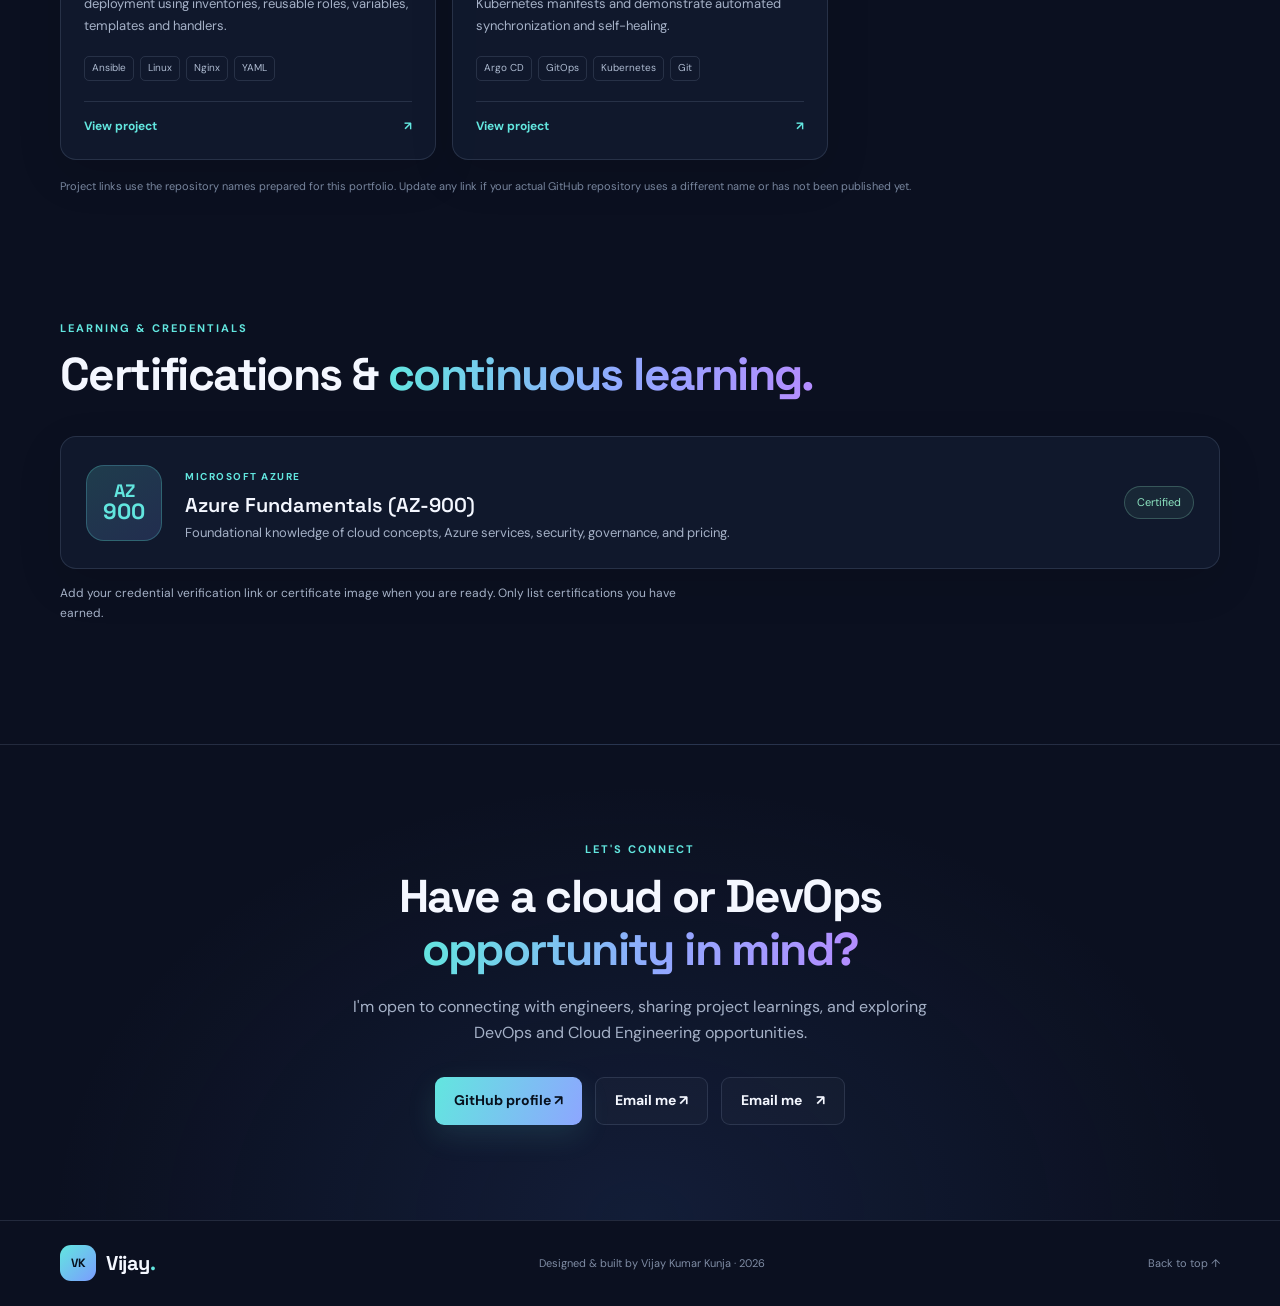
==== commit 1eb0435a: "Update index.html" ====
--- a/index.html
+++ b/index.html
@@ -204,15 +204,15 @@
   </a>
 
   <a class="button button-secondary"
-     href="mailto:vijaykumardev9@gmail.com">
+     href="mailto:vijaykumardevi9@gmail.com">
     Email me ↗
   </a>
-
   <a class="button button-secondary"
-     href="https://www.linkedin.com/in/vijay-kumar-kunja/"
-     target="_blank" rel="noopener noreferrer">
-    LinkedIn ↗
-  </a>
+   href="https://mail.google.com/mail/?view=cm&fs=1&to=vijaykumardevi9@gmail.com"
+   target="_blank"
+   rel="noopener noreferrer">
+   Email me <span>↗</span>
+   </a>        
 </div>
       </div>
     </section>
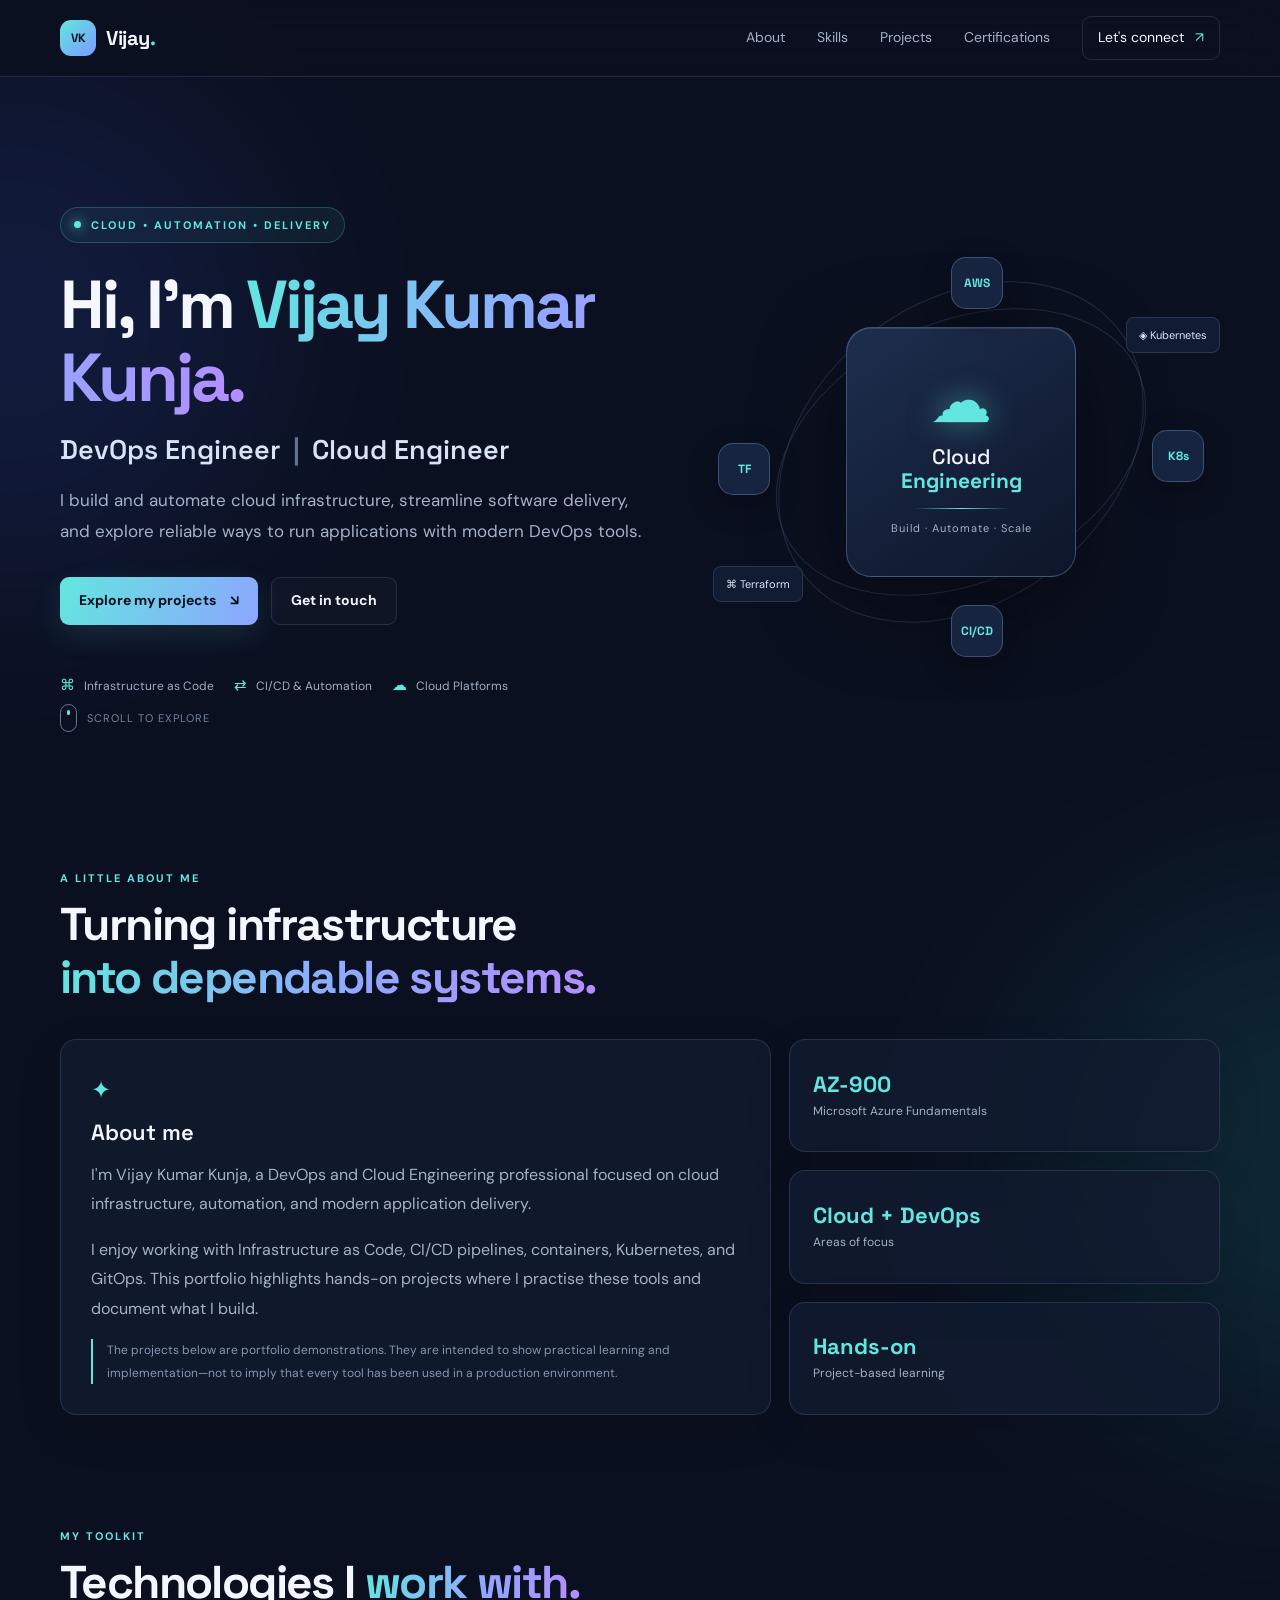
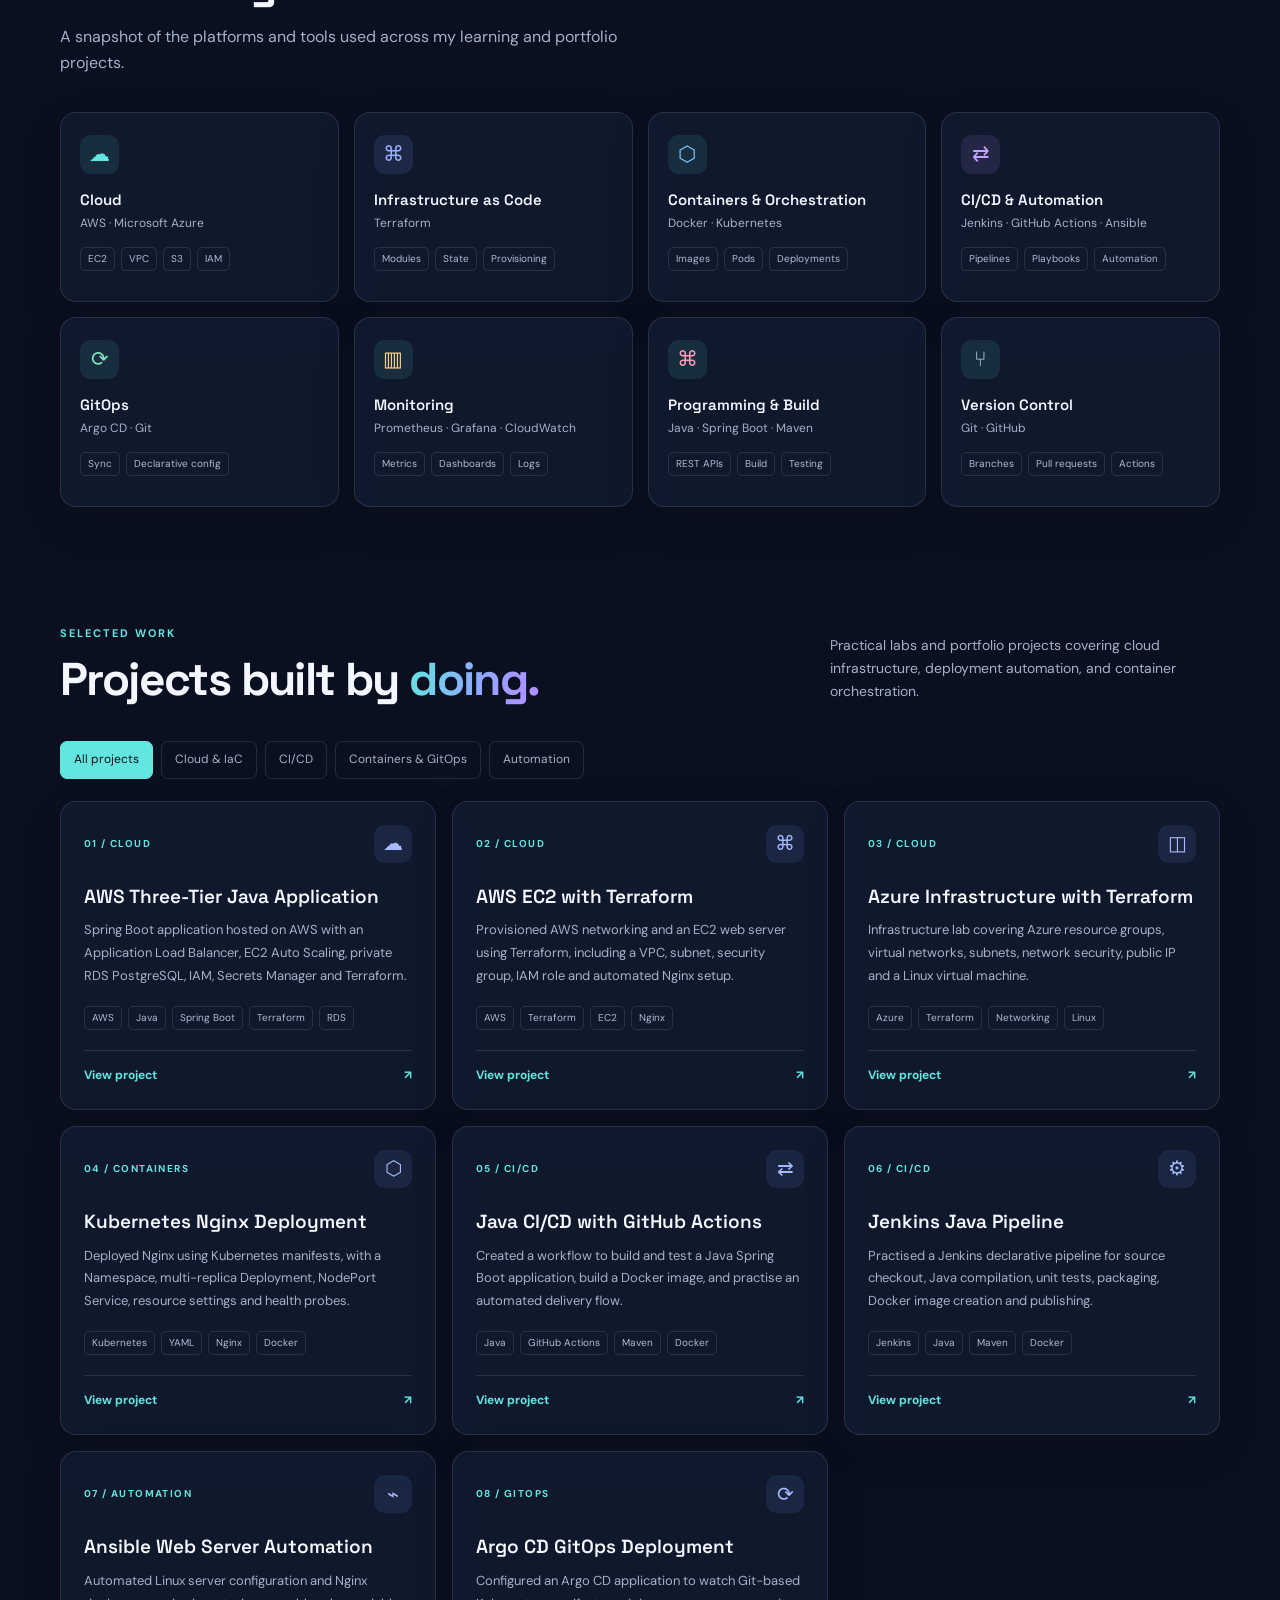
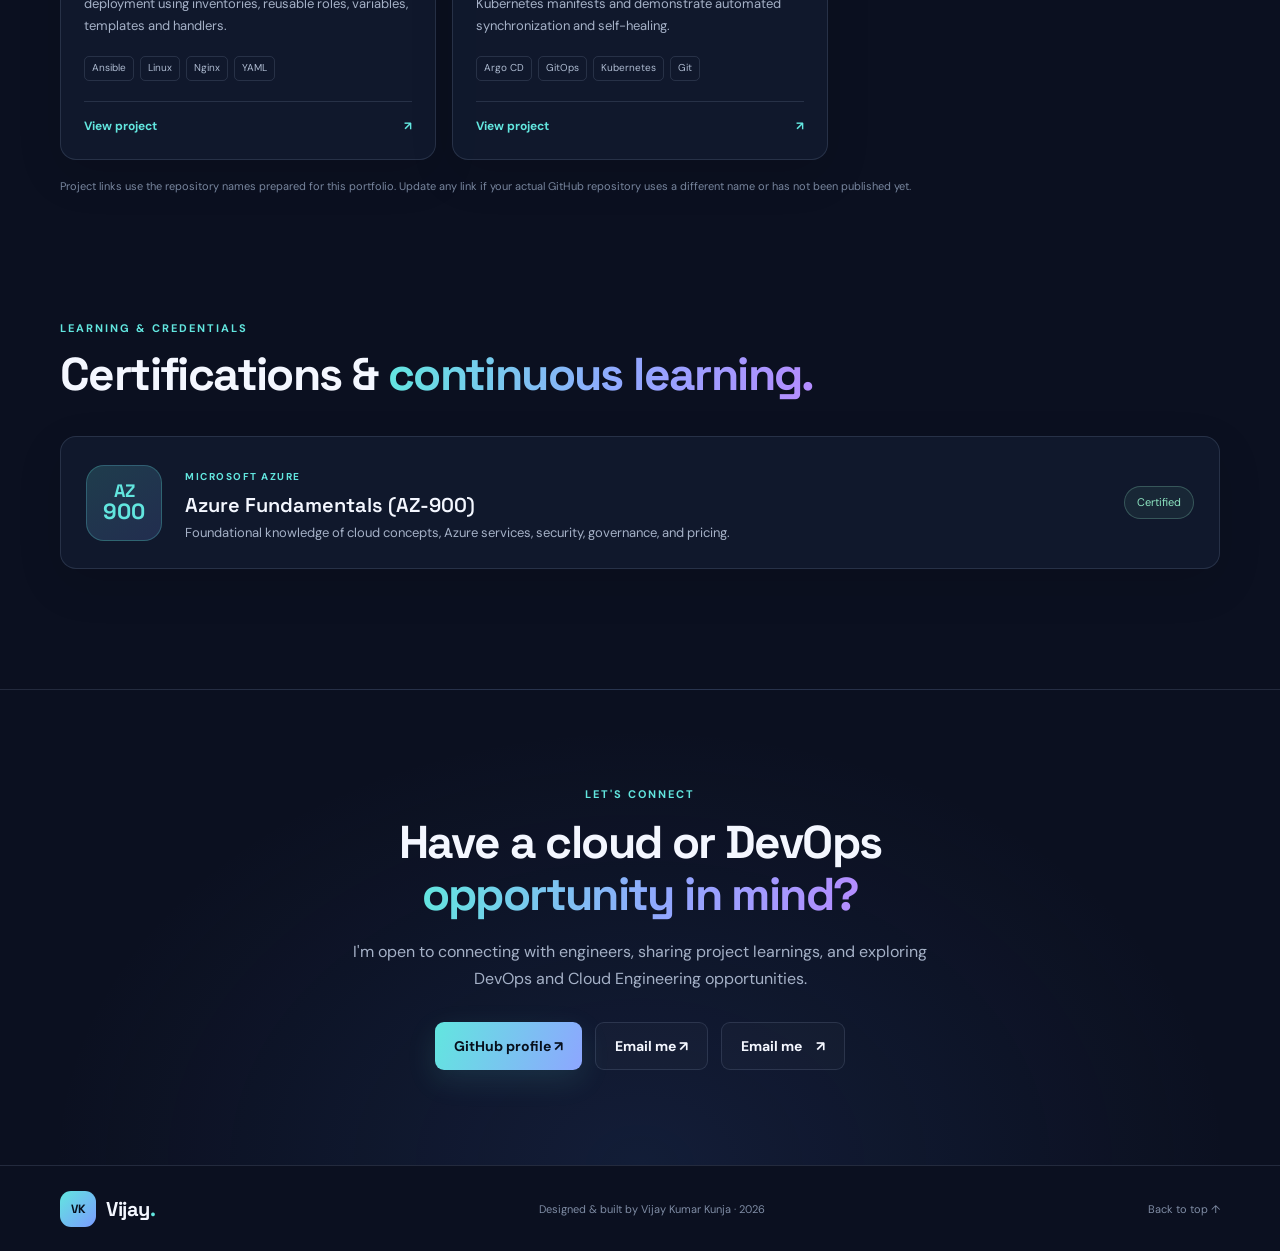
==== commit 66dbba98: "Update index.html" ====
--- a/index.html
+++ b/index.html
@@ -188,7 +188,7 @@
         <div class="cert-copy"><span class="cert-label">MICROSOFT AZURE</span><h3>Azure Fundamentals (AZ-900)</h3><p>Foundational knowledge of cloud concepts, Azure services, security, governance, and pricing.</p></div>
         <span class="cert-status">Certified</span>
       </div>
-      <p class="section-intro cert-note">Add your credential verification link or certificate image when you are ready. Only list certifications you have earned.</p>
+      
     </section>
 
     <section class="contact-section" id="contact">
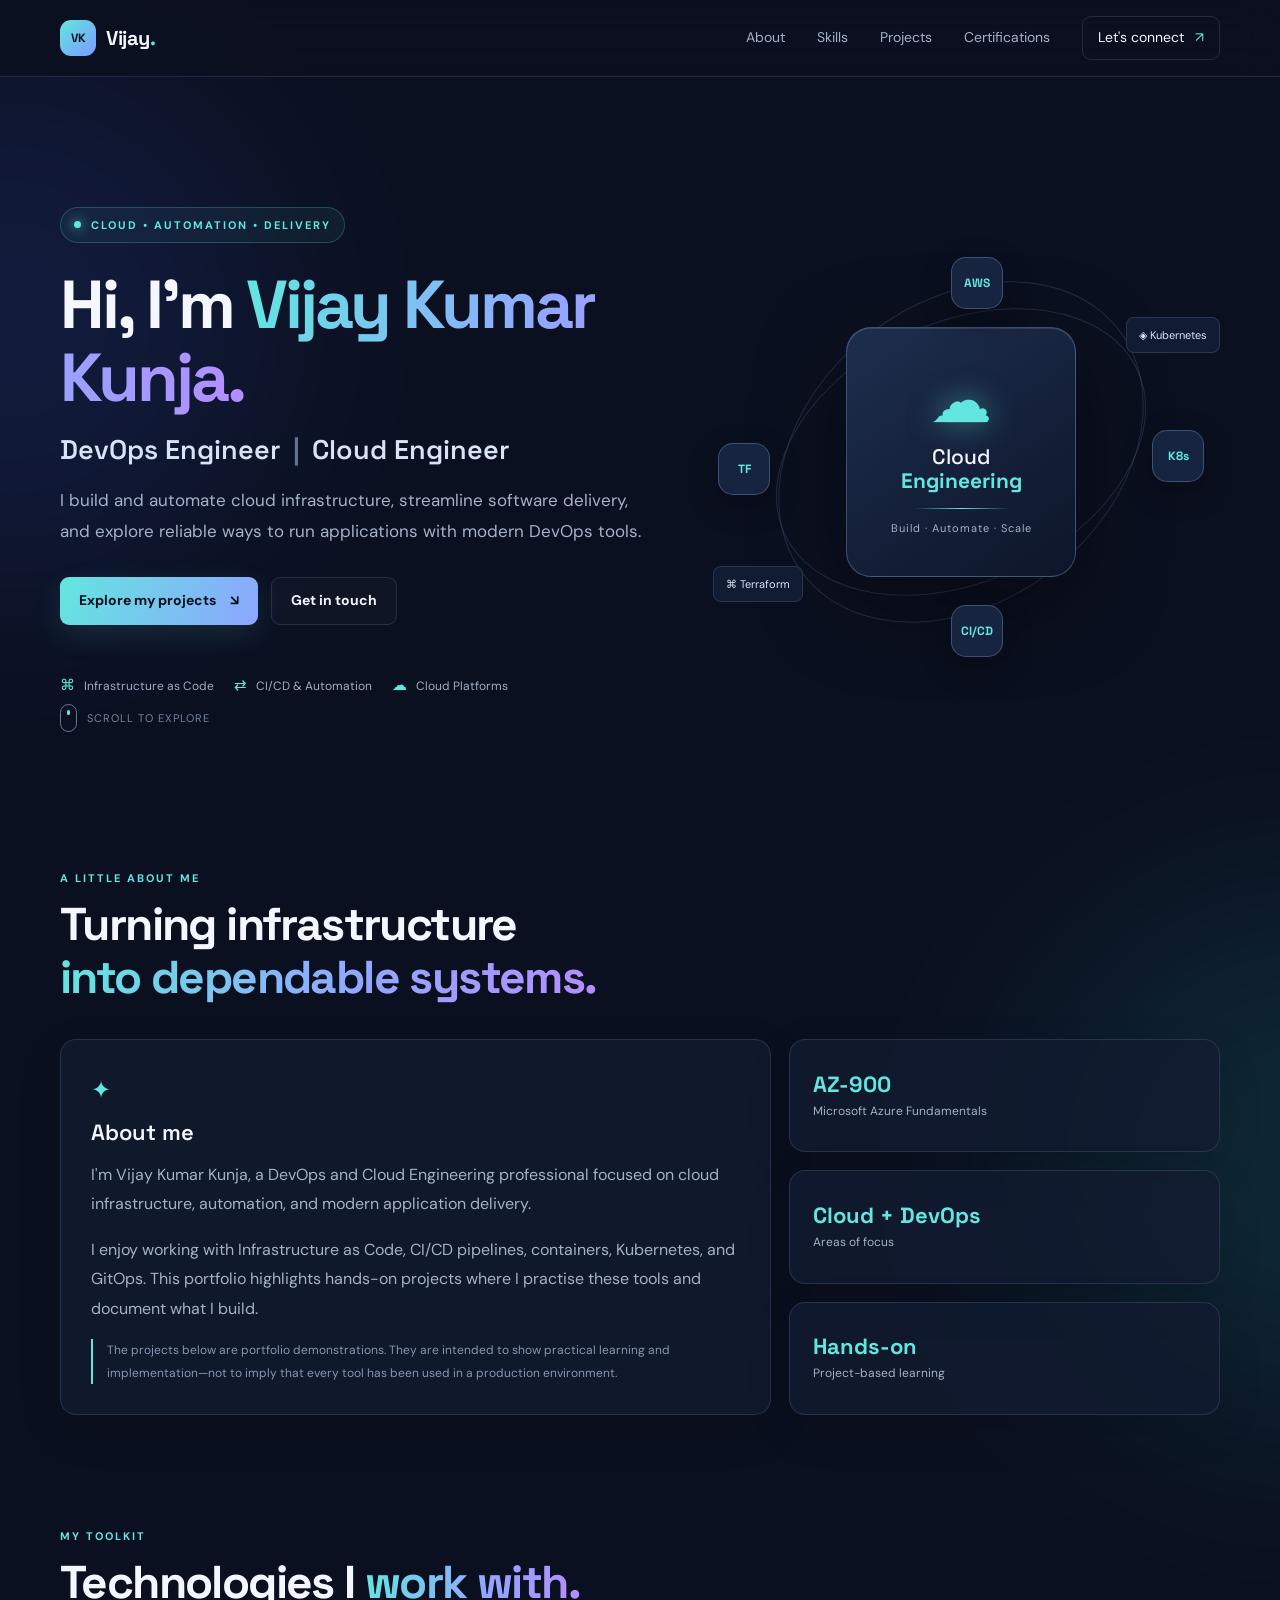
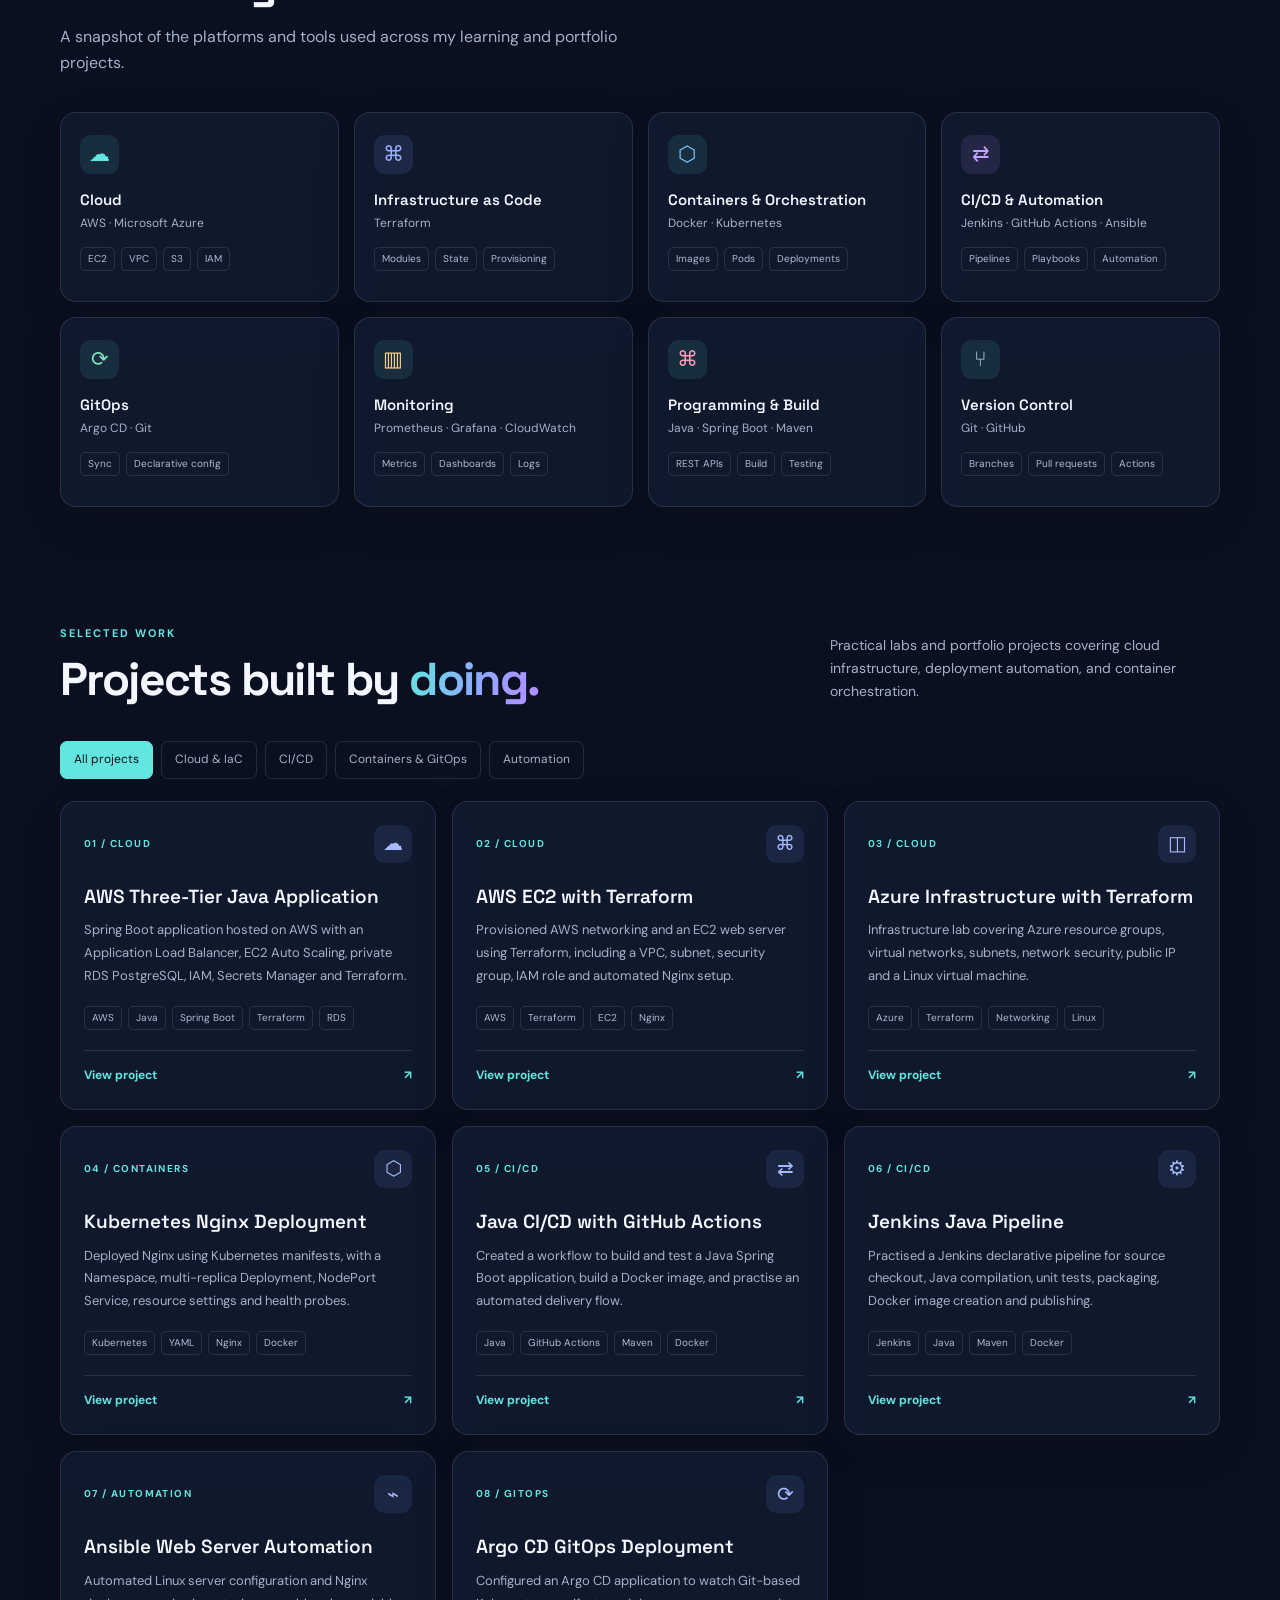
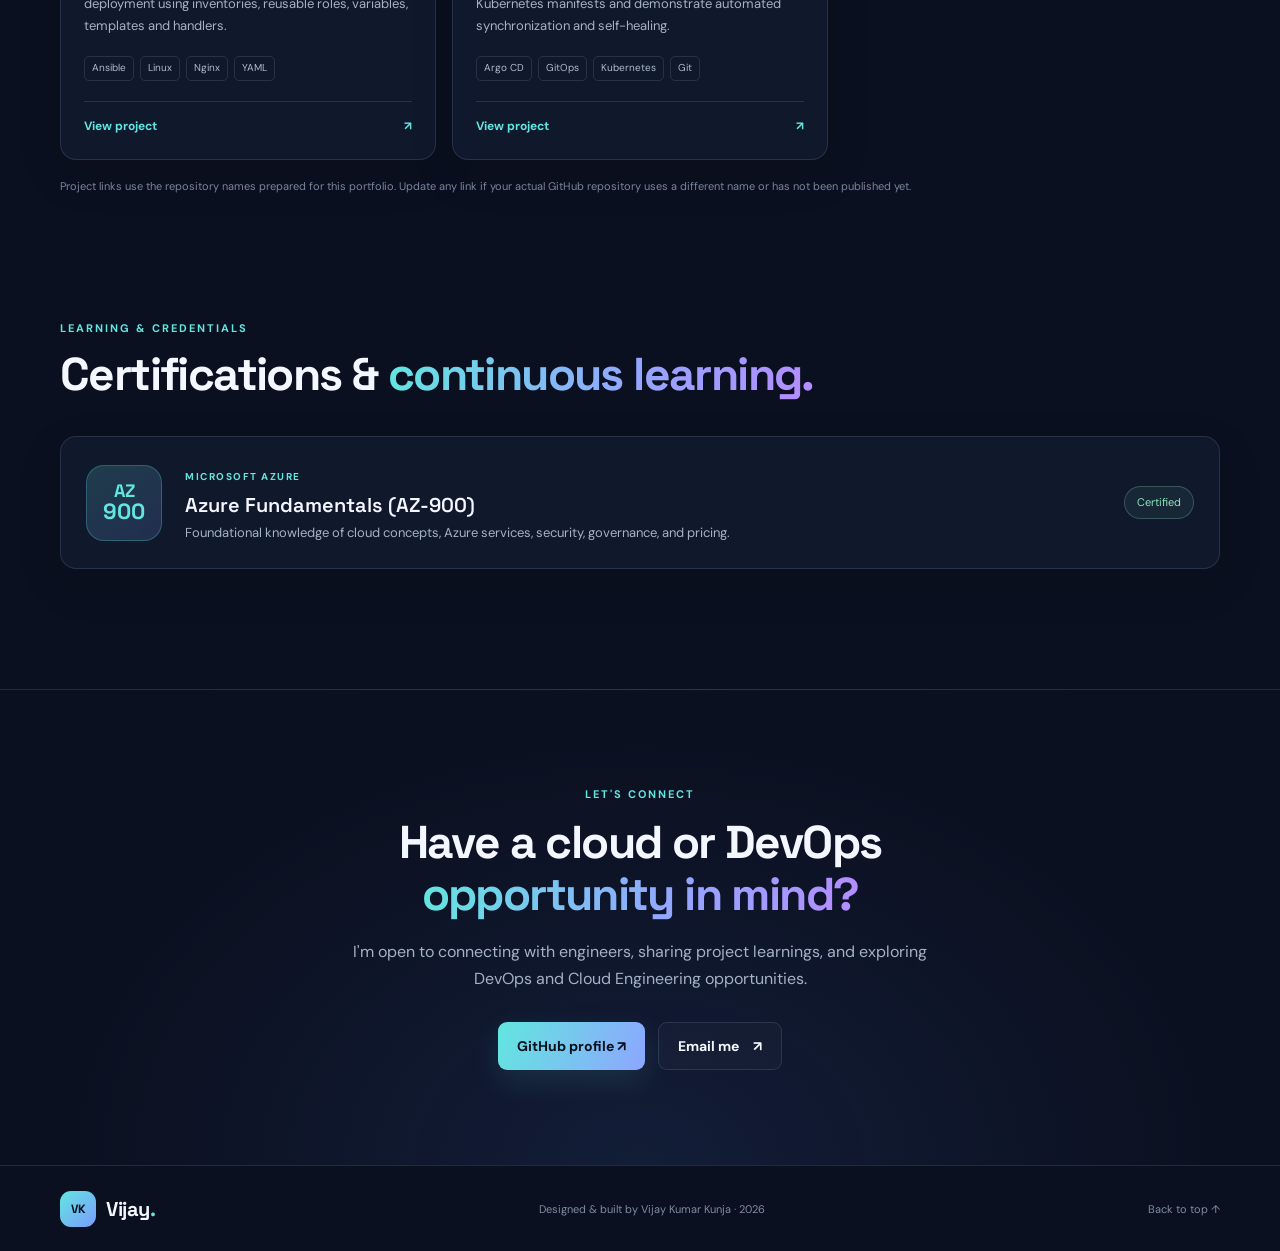
==== commit 72f550bc: "Update index.html" ====
--- a/index.html
+++ b/index.html
@@ -202,11 +202,6 @@
      target="_blank" rel="noopener noreferrer">
     GitHub profile ↗
   </a>
-
-  <a class="button button-secondary"
-     href="mailto:vijaykumardevi9@gmail.com">
-    Email me ↗
-  </a>
   <a class="button button-secondary"
    href="https://mail.google.com/mail/?view=cm&fs=1&to=vijaykumardevi9@gmail.com"
    target="_blank"
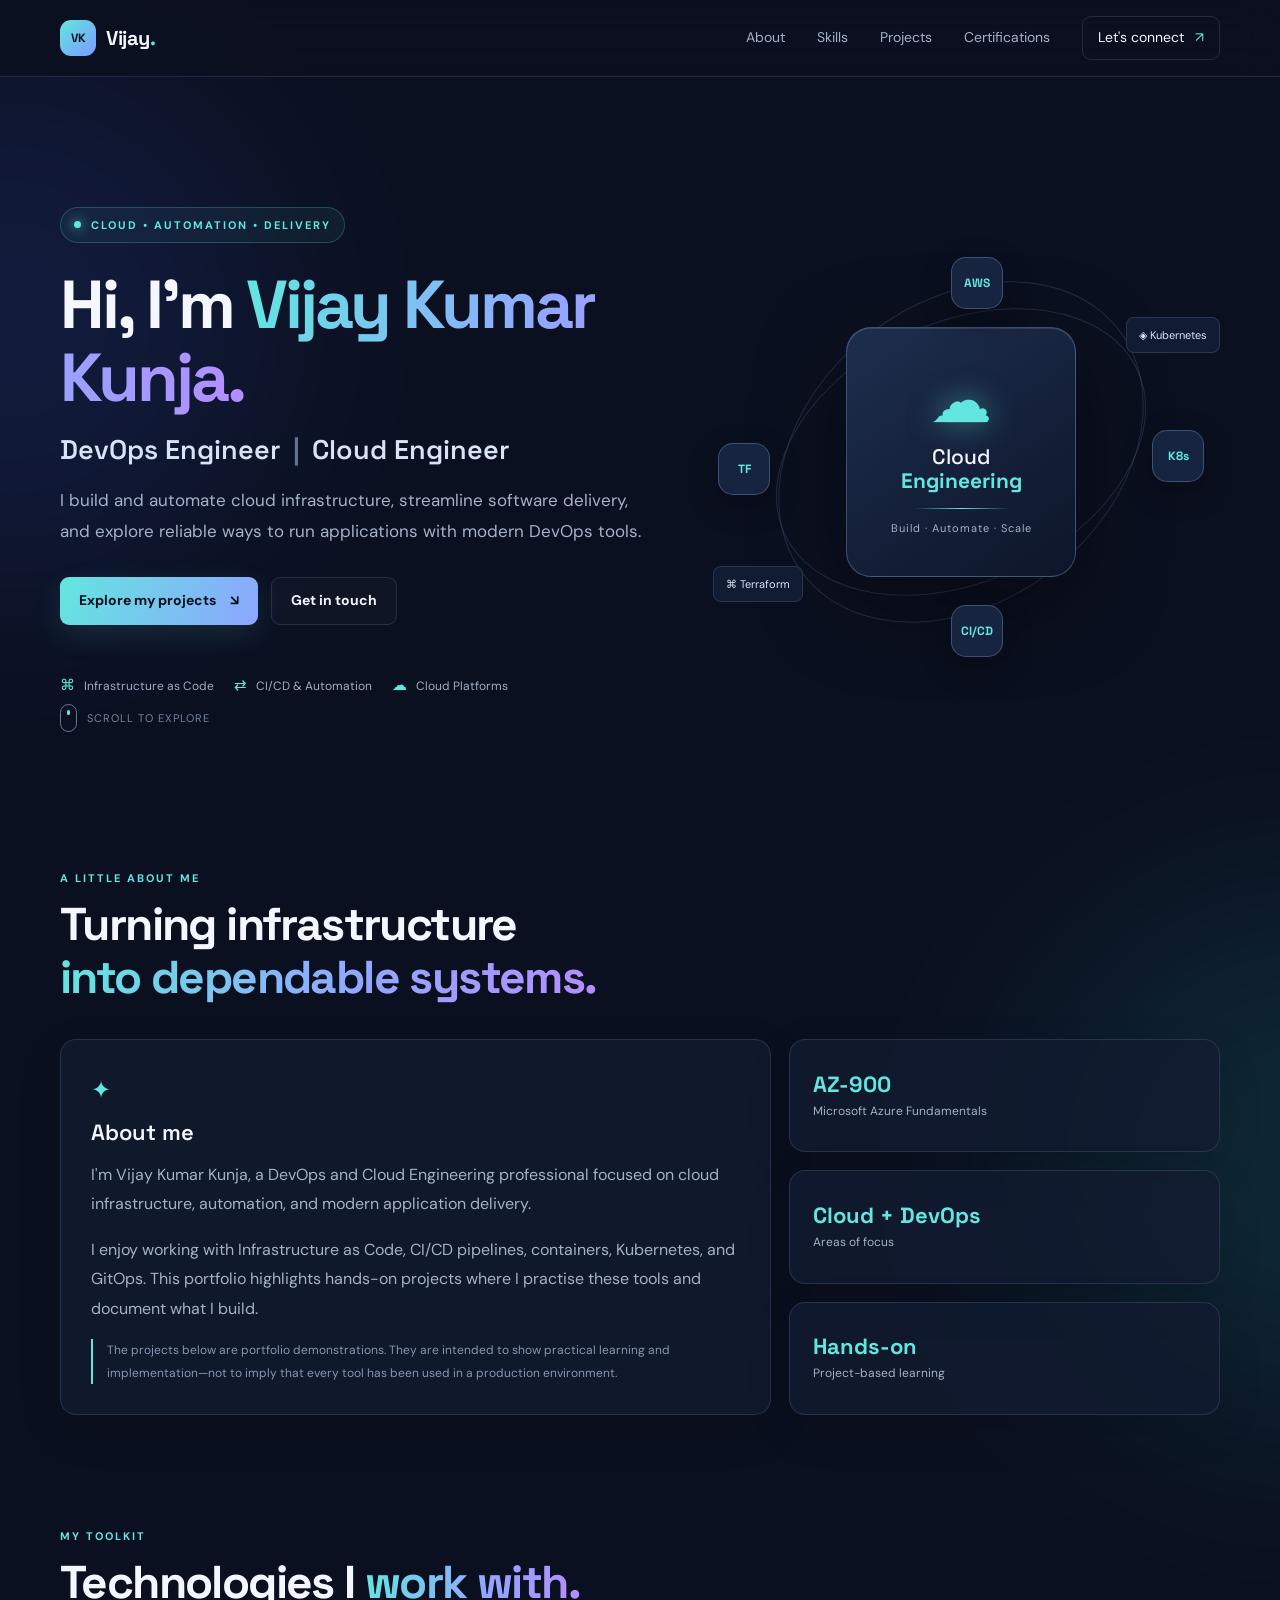
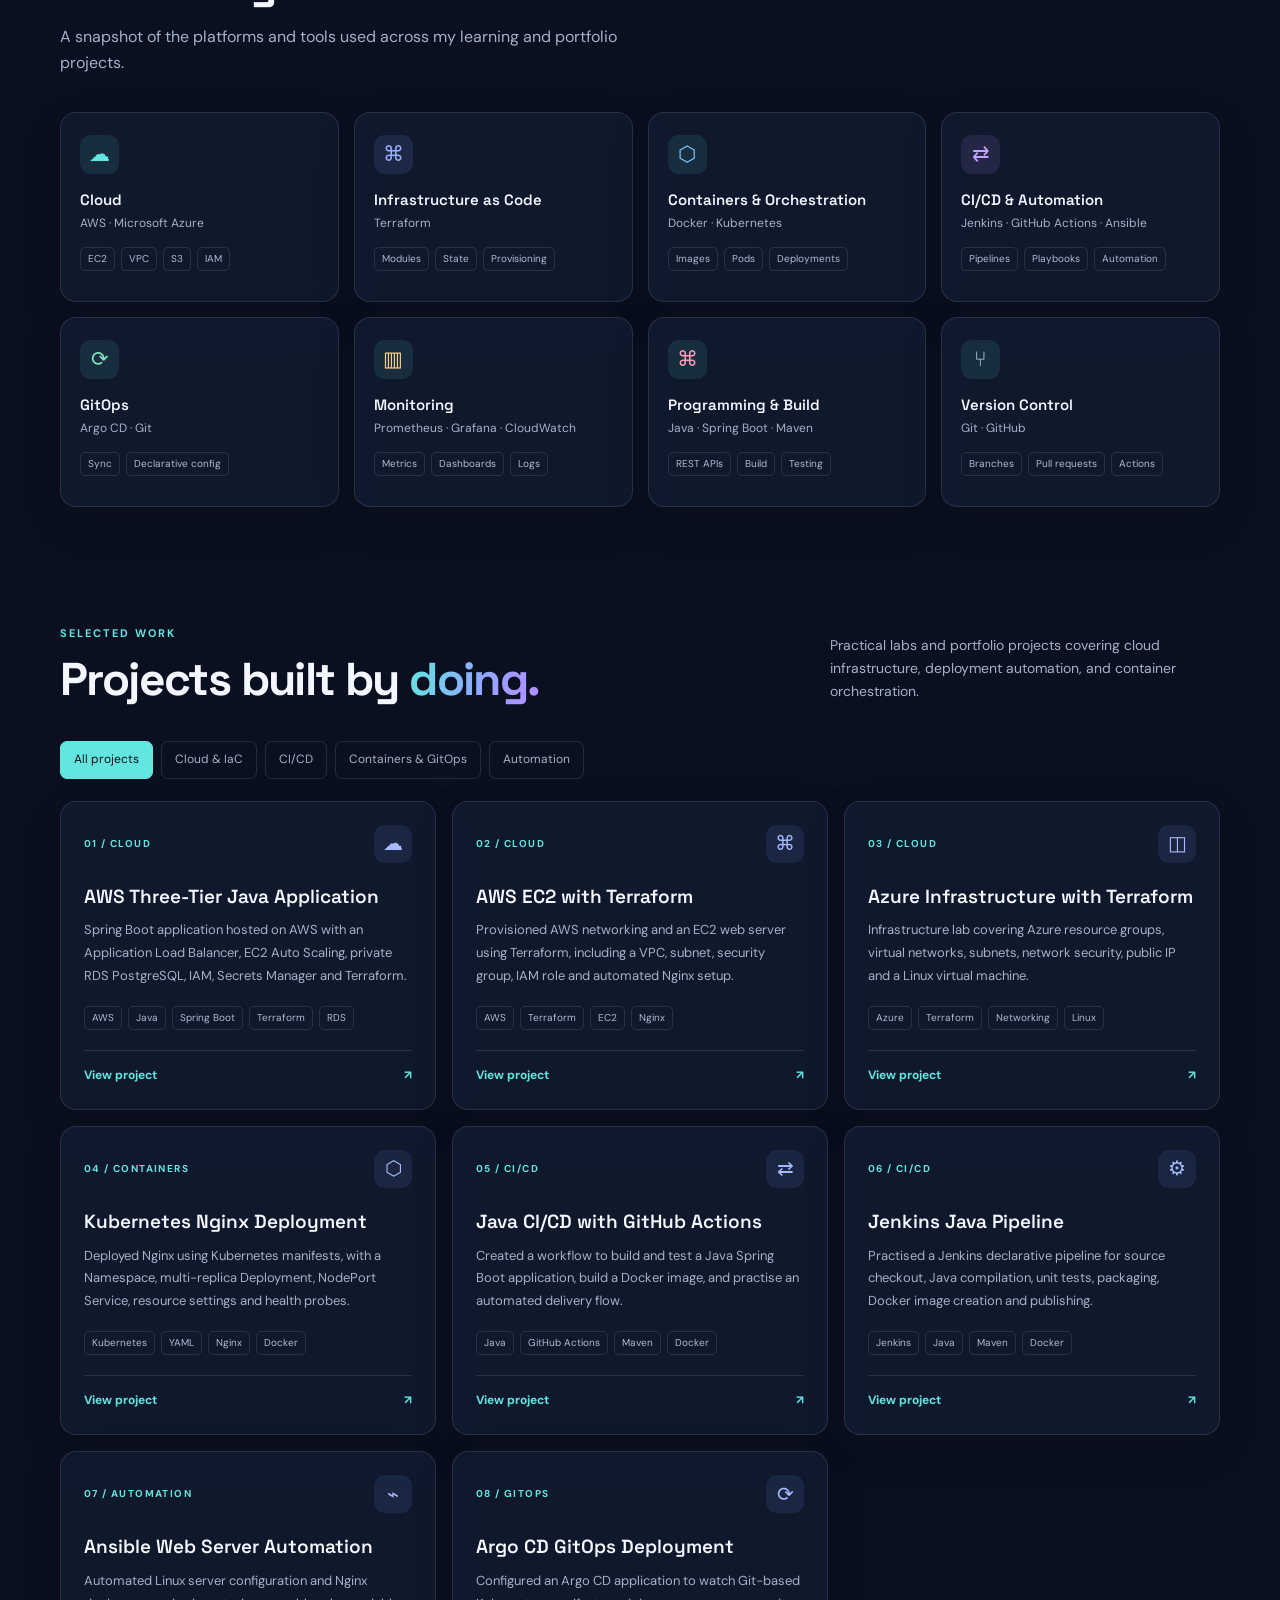
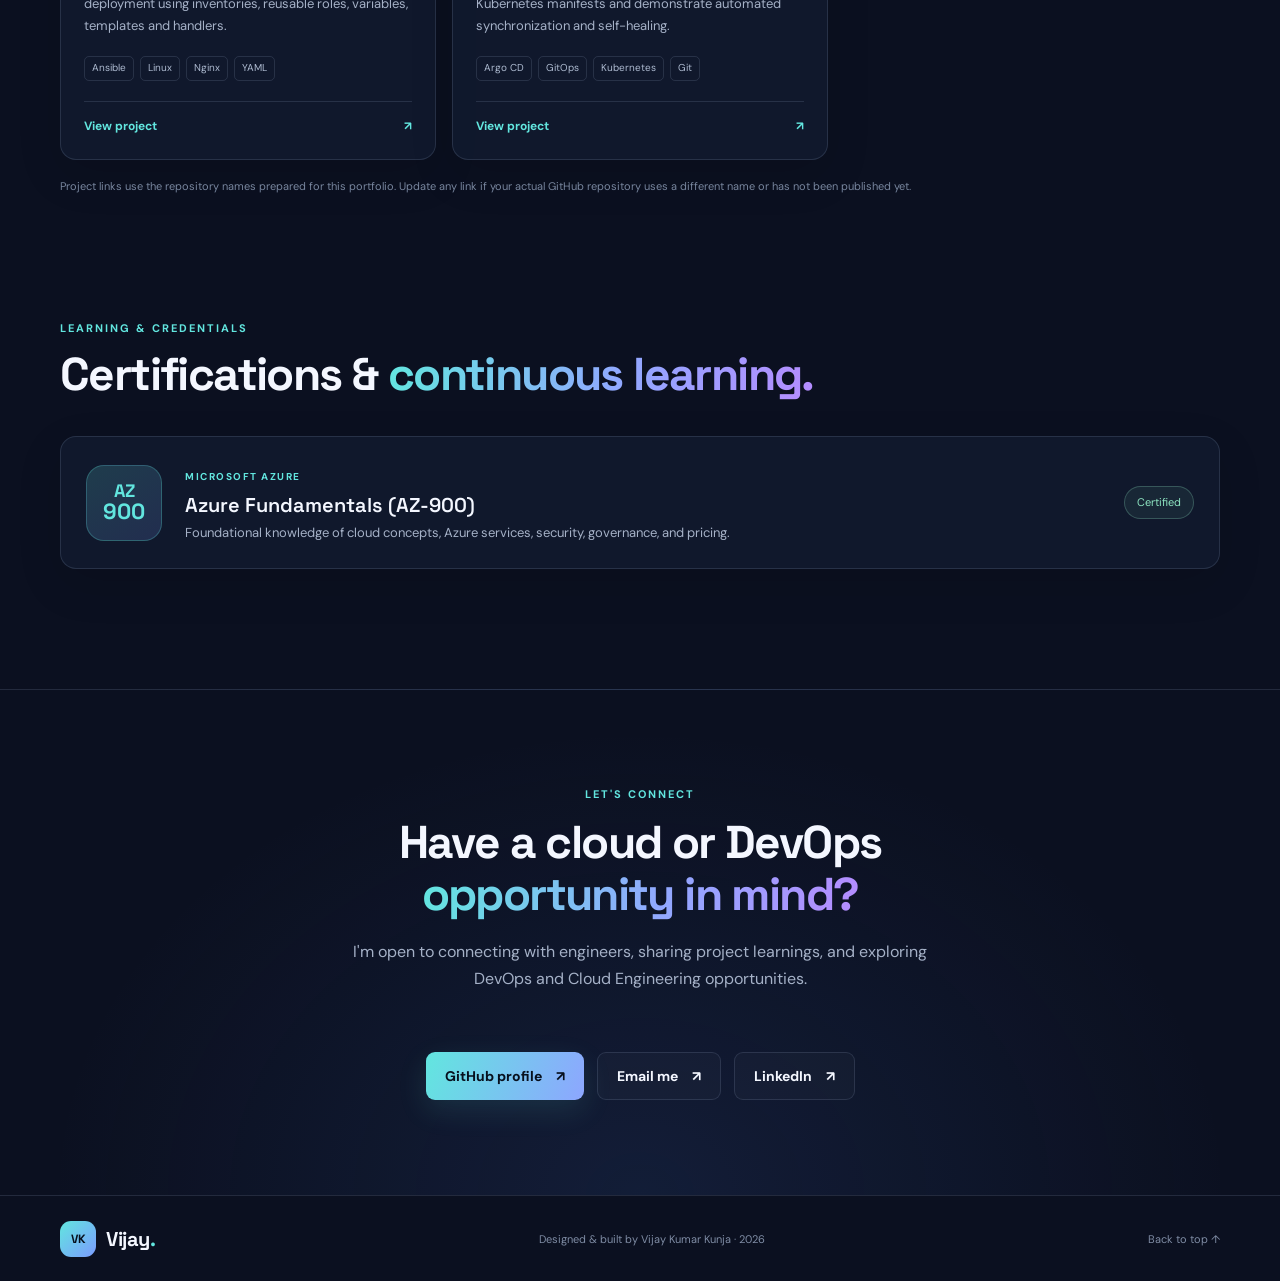
==== commit 4232e842: "Update index.html" ====
--- a/index.html
+++ b/index.html
@@ -197,17 +197,30 @@
         <h2>Have a cloud or DevOps<br><span class="gradient-text">opportunity in mind?</span></h2>
         <p class="contact-text">I'm open to connecting with engineers, sharing project learnings, and exploring DevOps and Cloud Engineering opportunities.</p>
         <div class="contact-actions">
+  <div class="contact-actions">
+
   <a class="button button-primary"
      href="https://github.com/vijaycloudops"
-     target="_blank" rel="noopener noreferrer">
-    GitHub profile ↗
+     target="_blank"
+     rel="noopener noreferrer">
+    GitHub profile <span>↗</span>
   </a>
+
   <a class="button button-secondary"
-   href="https://mail.google.com/mail/?view=cm&fs=1&to=vijaykumardevi9@gmail.com"
-   target="_blank"
-   rel="noopener noreferrer">
-   Email me <span>↗</span>
-   </a>        
+     href="https://mail.google.com/mail/?view=cm&fs=1&to=vijaykumardev9@gmail.com"
+     target="_blank"
+     rel="noopener noreferrer">
+    Email me <span>↗</span>
+  </a>
+
+  <a class="button button-secondary"
+     href="https://www.linkedin.com/in/vijay-kumar-kunja/"
+     target="_blank"
+     rel="noopener noreferrer">
+    LinkedIn <span>↗</span>
+  </a>
+
+</div>      
 </div>
       </div>
     </section>
